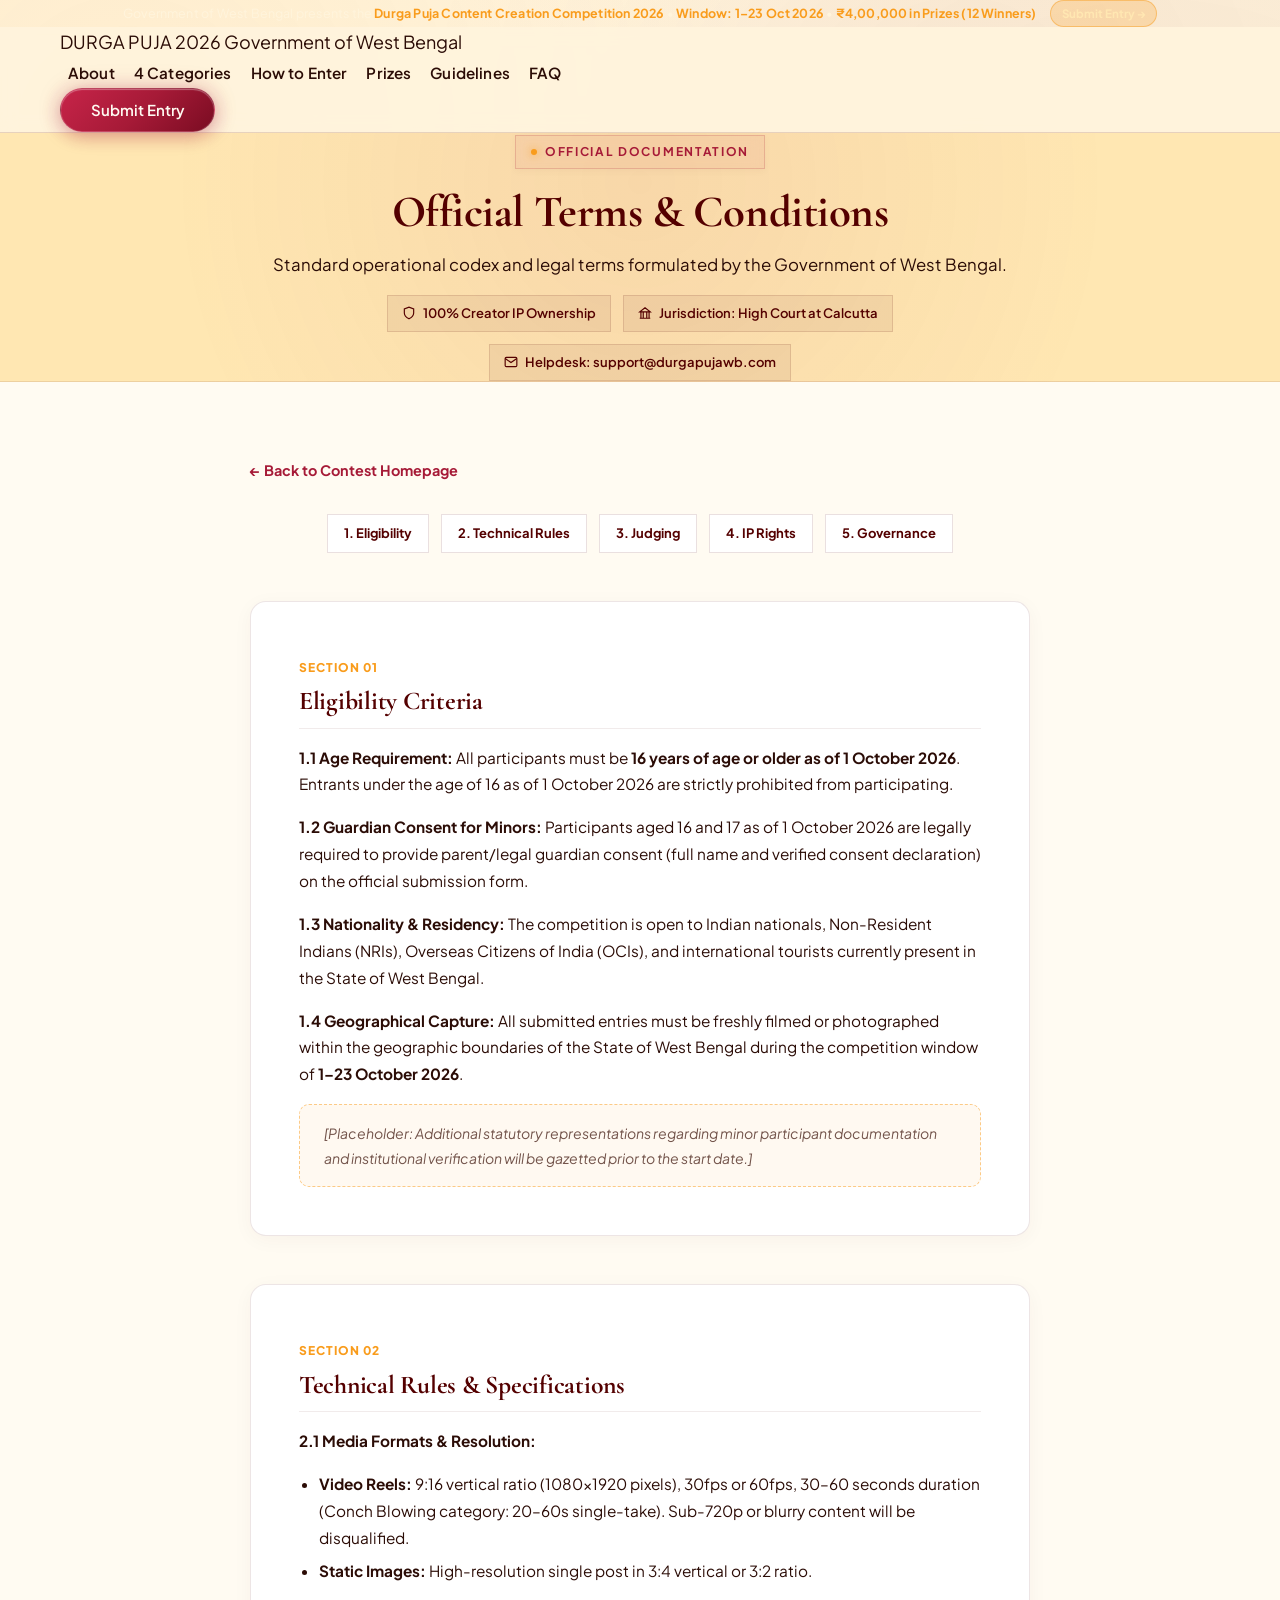
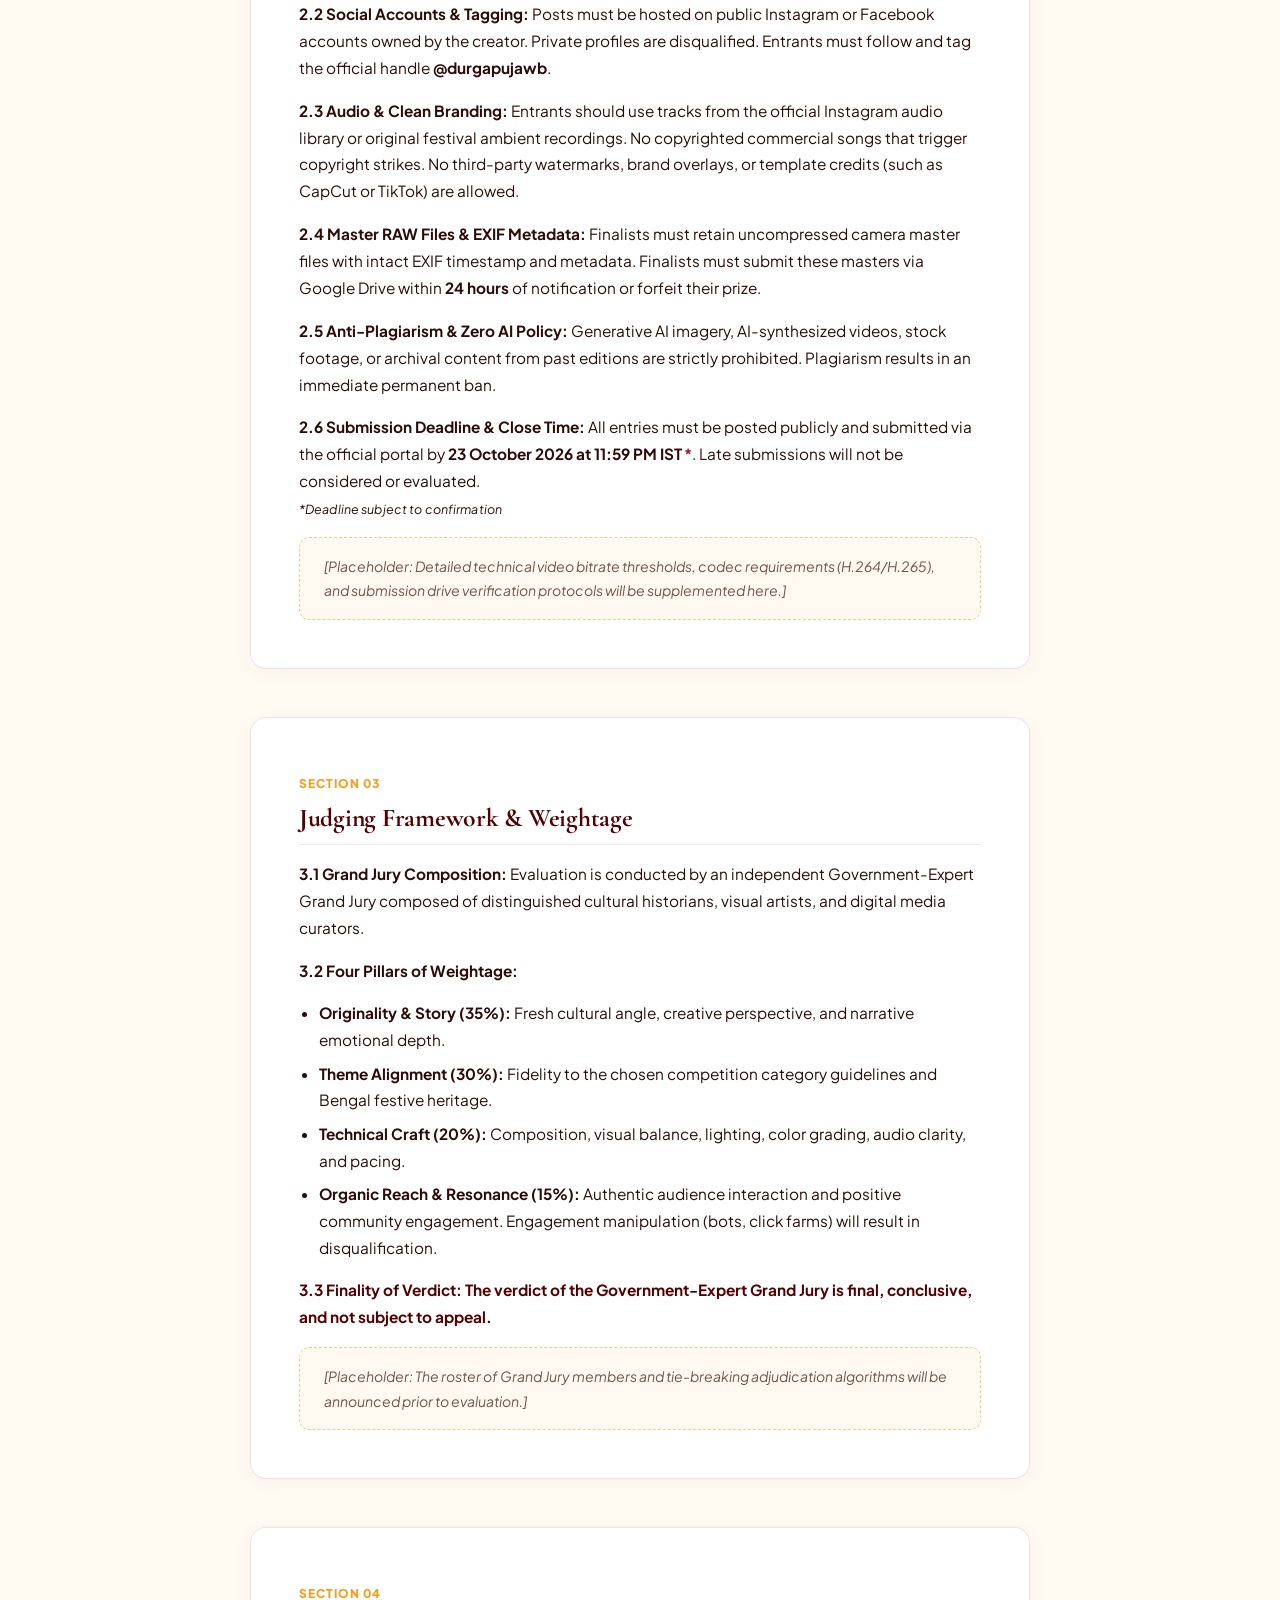
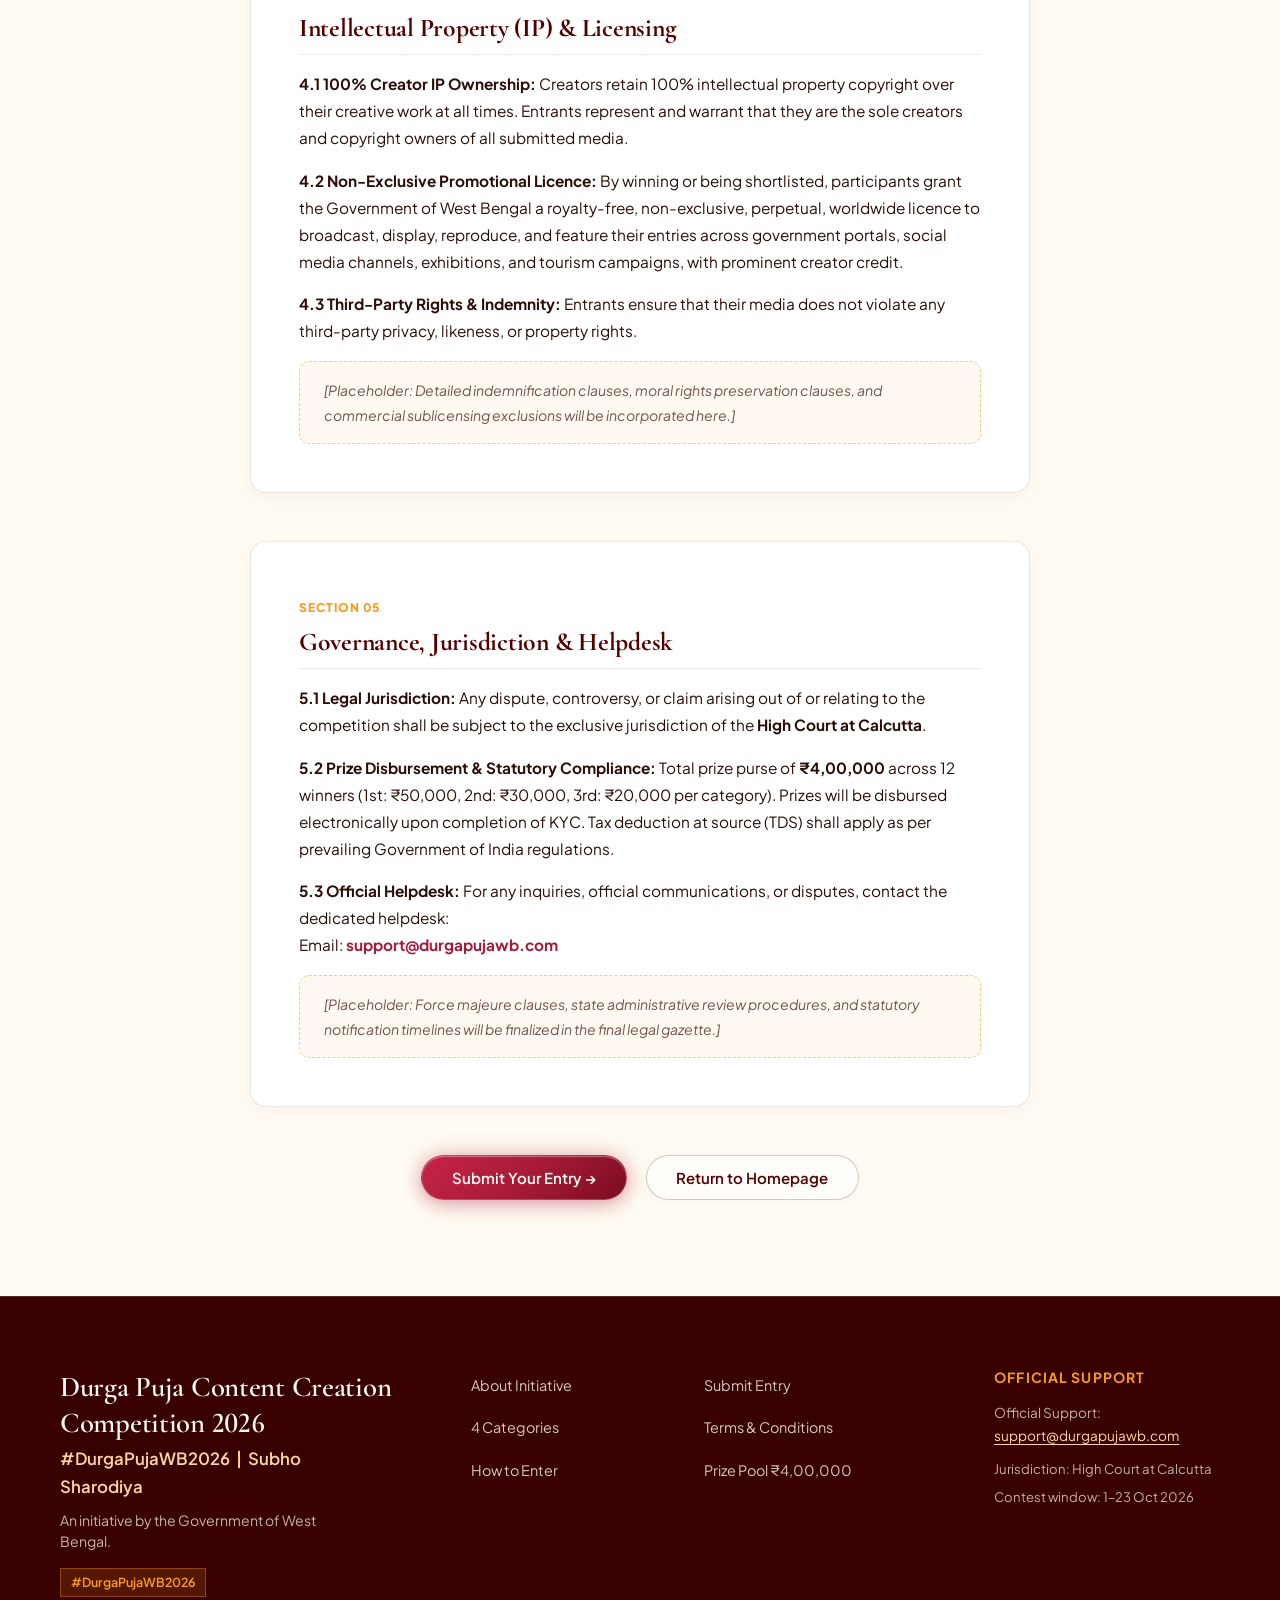
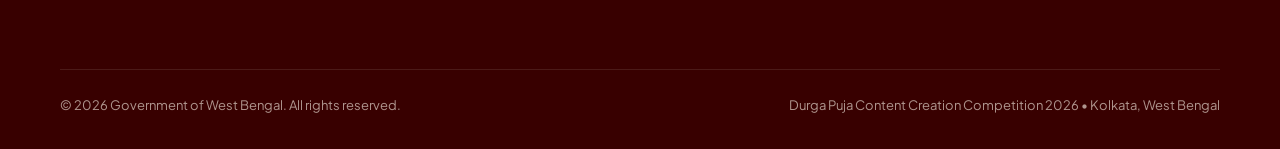
==== terms.html @ c492873a "Update Durga Puja 2026 website with final content, clean UI, official branding, and favicons" ====
<!DOCTYPE html>
<html lang="en">
<head>
  <meta charset="UTF-8">
  <meta name="viewport" content="width=device-width, initial-scale=1.0">
  <title>Terms &amp; Conditions | Durga Puja Content Creation Competition 2026</title>

  <!-- Official Favicon -->
  <link rel="icon" type="image/png" sizes="64x64" href="favicon.png">
  <link rel="icon" type="image/x-icon" href="favicon.ico">
  <link rel="icon" type="image/png" href="assets/images/logo.png">
  <link rel="apple-touch-icon" href="assets/images/logo.png">

  <meta name="description" content="Official Competition Terms, Conditions, IP Governance and Technical Guidelines for the Durga Puja Content Creation Competition 2026 presented by the Government of West Bengal.">
  <meta name="keywords" content="Durga Puja 2026, Terms and Conditions, Competition Rules, IP Rights, High Court at Calcutta, Govt of West Bengal">

  <!-- Open Graph / Facebook -->
  <meta property="og:type" content="article">
  <meta property="og:site_name" content="Durga Puja Content Creation Competition 2026">
  <meta property="og:title" content="Terms &amp; Conditions — Durga Puja Content Creation Competition 2026">
  <meta property="og:description" content="Official Competition Terms, Eligibility, Technical Rules, and IP Governance for the Durga Puja Content Creation Competition 2026 presented by the Government of West Bengal.">
  <meta property="og:image" content="assets/images/logo.png">

  <!-- Twitter Card -->
  <meta name="twitter:card" content="summary">
  <meta name="twitter:title" content="Terms &amp; Conditions — Durga Puja Content Creation Competition 2026">
  <meta name="twitter:description" content="Official Competition Terms, Eligibility, Technical Rules, and IP Governance for the Durga Puja Content Creation Competition 2026.">
  <meta name="twitter:image" content="assets/images/logo.png">

  <meta name="theme-color" content="#540000">

  <!-- Stylesheets -->
  <link rel="stylesheet" href="css/design-tokens.css">
  <link rel="stylesheet" href="css/styles.css">

  <style>
    .terms-page-hero {
      background: radial-gradient(circle at 50% 20%, rgba(166, 26, 55, 0.08) 0%, transparent 70%), var(--chandan-cream);
      padding: calc(var(--header-height) + var(--space-3xl)) 0 var(--space-2xl) 0;
      border-bottom: 1px solid rgba(84, 0, 0, 0.1);
      text-align: center;
    }
    .terms-page-body {
      background-color: var(--warm-off-white);
      padding: var(--space-3xl) 0 var(--space-4xl) 0;
    }
    .terms-quick-nav {
      display: flex;
      flex-wrap: wrap;
      justify-content: center;
      gap: 0.5rem 0.75rem;
      margin: var(--space-md) 0 var(--space-2xl) 0;
    }
    .terms-quick-nav a {
      padding: 0.45rem 1rem;
      border-radius: var(--radius-full);
      background: #ffffff;
      border: 1px solid rgba(84, 0, 0, 0.12);
      color: var(--oxblood-dark);
      font-weight: 700;
      font-size: 0.8125rem;
      text-decoration: none;
      transition: all var(--transition-fast);
    }
    .terms-quick-nav a:hover {
      background: var(--oxblood-dark);
      color: #ffffff;
      border-color: var(--oxblood-dark);
    }
    .terms-article-card {
      background: #ffffff;
      border: 1.5px solid rgba(84, 0, 0, 0.1);
      border-radius: var(--radius-xl);
      padding: var(--space-2xl);
      margin-bottom: var(--space-2xl);
      box-shadow: 0 4px 20px rgba(84, 0, 0, 0.04);
      transition: border-color var(--transition-fast), box-shadow var(--transition-fast);
      scroll-margin-top: calc(var(--header-height) + var(--space-xl));
    }
    .terms-article-card:hover {
      border-color: rgba(249, 156, 28, 0.4);
      box-shadow: 0 8px 28px rgba(84, 0, 0, 0.07);
    }
    .terms-article-num {
      display: inline-block;
      font-size: 0.75rem;
      font-weight: 800;
      letter-spacing: 0.08em;
      text-transform: uppercase;
      color: var(--saffron-orange);
      margin-bottom: var(--space-xs);
    }
    .terms-article-title {
      font-family: var(--font-editorial);
      font-size: 1.6rem;
      font-weight: 700;
      color: var(--oxblood-dark);
      margin-bottom: var(--space-md);
      border-bottom: 1px solid rgba(84, 0, 0, 0.08);
      padding-bottom: var(--space-sm);
    }
    .terms-article-text {
      font-size: 0.96rem;
      line-height: 1.75;
      color: var(--text-dark);
    }
    .terms-article-text p {
      margin-bottom: var(--space-md);
    }
    .terms-article-text p:last-child {
      margin-bottom: 0;
    }
    .terms-article-text ul {
      margin: var(--space-sm) 0 var(--space-md) 1.25rem;
      padding: 0;
    }
    .terms-article-text li {
      margin-bottom: 0.4rem;
    }
    .terms-placeholder-box {
      background: rgba(249, 156, 28, 0.06);
      border: 1px dashed rgba(249, 156, 28, 0.5);
      border-radius: var(--radius-md);
      padding: var(--space-md) var(--space-lg);
      margin-top: var(--space-md);
      font-size: 0.88rem;
      color: var(--muted-text);
      font-style: italic;
    }
    .terms-summary-pill-row {
      display: flex;
      flex-wrap: wrap;
      justify-content: center;
      gap: var(--space-sm);
      margin-top: var(--space-md);
    }
    .terms-summary-pill {
      display: inline-flex;
      align-items: center;
      gap: 0.4rem;
      padding: 0.4rem 0.9rem;
      background: rgba(84, 0, 0, 0.06);
      border: 1px solid rgba(84, 0, 0, 0.12);
      border-radius: var(--radius-full);
      font-size: 0.8125rem;
      font-weight: 600;
      color: var(--oxblood-dark);
    }
    .terms-nav-back {
      display: inline-flex;
      align-items: center;
      gap: 0.4rem;
      margin-bottom: var(--space-md);
      font-weight: 700;
      font-size: 0.9rem;
      color: var(--alta-crimson);
      text-decoration: none;
      transition: color var(--transition-fast);
    }
    .terms-nav-back:hover {
      color: var(--saffron-orange);
    }
  </style>
</head>
<body>

  <!-- Top Announcement Bar -->
  <div class="announcement-bar" id="announcement-bar">
    <div class="container announcement-inner">
      <span class="announcement-text" id="announcement-bar-text">
        Government of West Bengal presents the Durga Puja Content Creation Competition 2026 &bull; Window: 1&ndash;23 Oct 2026 &bull; &#8377;4,00,000 in Prizes (12 Winners)
      </span>
      <a href="index.html#submit" class="announcement-cta">Submit Entry &rarr;</a>
    </div>
  </div>

  <!-- Header -->
  <header class="site-header" id="site-header">
    <div class="container header-container">
      <a href="index.html" class="brand-link" aria-label="Return to Homepage">
        <span class="brand-title">DURGA PUJA 2026</span>
        <span class="brand-subtitle">Government of West Bengal</span>
      </a>

      <nav class="nav-desktop">
        <a href="index.html#about" class="nav-link">About</a>
        <a href="index.html#categories" class="nav-link">4 Categories</a>
        <a href="index.html#how-to-participate" class="nav-link">How to Enter</a>
        <a href="index.html#prizes" class="nav-link">Prizes</a>
        <a href="index.html#rules" class="nav-link">Guidelines</a>
        <a href="index.html#faq" class="nav-link">FAQ</a>
      </nav>

      <div class="header-actions">
        <a href="index.html#submit" class="btn btn-primary header-submit-btn">Submit Entry</a>
      </div>
    </div>
  </header>

  <!-- Hero Section -->
  <section class="terms-page-hero">
    <div class="container" style="max-width: 860px;">
      <span class="eyebrow" style="color: var(--alta-crimson);">OFFICIAL DOCUMENTATION</span>
      <h1 style="font-family: var(--font-editorial); color: var(--oxblood-dark); font-size: clamp(2rem, 4vw, 2.8rem); margin-top: 0.35rem; line-height: 1.2;">
        Official Terms &amp; Conditions
      </h1>
      <p style="color: var(--text-dark); font-size: 1.05rem; margin-top: var(--space-sm); line-height: 1.6;">
        Standard operational codex and legal terms formulated by the Government of West Bengal.
      </p>

      <div class="terms-summary-pill-row">
        <span class="terms-summary-pill">
          <svg width="14" height="14" viewBox="0 0 24 24" fill="none" stroke="currentColor" stroke-width="2"><path d="M12 22s8-4 8-10V5l-8-3-8 3v7c0 6 8 10 8 10z"/></svg>
          100% Creator IP Ownership
        </span>
        <span class="terms-summary-pill">
          <svg width="14" height="14" viewBox="0 0 24 24" fill="none" stroke="currentColor" stroke-width="2"><path d="M3 21h18M3 10h18M5 10v11M19 10v11M9 10v11M15 10v11M12 3l9 7H3z"/></svg>
          Jurisdiction: High Court at Calcutta
        </span>
        <span class="terms-summary-pill">
          <svg width="14" height="14" viewBox="0 0 24 24" fill="none" stroke="currentColor" stroke-width="2"><path d="M4 4h16c1.1 0 2 .9 2 2v12c0 1.1-.9 2-2 2H4c-1.1 0-2-.9-2-2V6c0-1.1.9-2 2-2z"/><polyline points="22,6 12,13 2,6"/></svg>
          Helpdesk: support@durgapujawb.com
        </span>
      </div>
    </div>
  </section>

  <!-- Body Content -->
  <main class="terms-page-body">
    <div class="container" style="max-width: 860px;">
      
      <a href="index.html#rules" class="terms-nav-back">
        &larr; Back to Contest Homepage
      </a>

      <!-- Quick Anchor Navigation -->
      <nav class="terms-quick-nav" aria-label="Terms sections navigation">
        <a href="#eligibility">1. Eligibility</a>
        <a href="#technical-rules">2. Technical Rules</a>
        <a href="#judging">3. Judging</a>
        <a href="#ip">4. IP Rights</a>
        <a href="#governance">5. Governance</a>
      </nav>

      <!-- SECTION 1: ELIGIBILITY -->
      <article class="terms-article-card" id="eligibility">
        <span class="terms-article-num">Section 01</span>
        <h2 class="terms-article-title">Eligibility Criteria</h2>
        <div class="terms-article-text">
          <p>
            <strong>1.1 Age Requirement:</strong> All participants must be <strong>16 years of age or older as of 1 October 2026</strong>. Entrants under the age of 16 as of 1 October 2026 are strictly prohibited from participating.
          </p>
          <p>
            <strong>1.2 Guardian Consent for Minors:</strong> Participants aged 16 and 17 as of 1 October 2026 are legally required to provide parent/legal guardian consent (full name and verified consent declaration) on the official submission form.
          </p>
          <p>
            <strong>1.3 Nationality &amp; Residency:</strong> The competition is open to Indian nationals, Non-Resident Indians (NRIs), Overseas Citizens of India (OCIs), and international tourists currently present in the State of West Bengal.
          </p>
          <p>
            <strong>1.4 Geographical Capture:</strong> All submitted entries must be freshly filmed or photographed within the geographic boundaries of the State of West Bengal during the competition window of <strong>1&ndash;23 October 2026</strong>.
          </p>
          <div class="terms-placeholder-box">
            [Placeholder: Additional statutory representations regarding minor participant documentation and institutional verification will be gazetted prior to the start date.]
          </div>
        </div>
      </article>

      <!-- SECTION 2: TECHNICAL RULES -->
      <article class="terms-article-card" id="technical-rules">
        <span class="terms-article-num">Section 02</span>
        <h2 class="terms-article-title">Technical Rules &amp; Specifications</h2>
        <div class="terms-article-text">
          <p>
            <strong>2.1 Media Formats &amp; Resolution:</strong>
          </p>
          <ul>
            <li><strong>Video Reels:</strong> 9:16 vertical ratio (1080&times;1920 pixels), 30fps or 60fps, 30&ndash;60 seconds duration (Conch Blowing category: 20&ndash;60s single-take). Sub-720p or blurry content will be disqualified.</li>
            <li><strong>Static Images:</strong> High-resolution single post in 3:4 vertical or 3:2 ratio.</li>
          </ul>
          <p>
            <strong>2.2 Social Accounts &amp; Tagging:</strong> Posts must be hosted on public Instagram or Facebook accounts owned by the creator. Private profiles are disqualified. Entrants must follow and tag the official handle <strong>&commat;durgapujawb</strong>.
          </p>
          <p>
            <strong>2.3 Audio &amp; Clean Branding:</strong> Entrants should use tracks from the official Instagram audio library or original festival ambient recordings. No copyrighted commercial songs that trigger copyright strikes. No third-party watermarks, brand overlays, or template credits (such as CapCut or TikTok) are allowed.
          </p>
          <p>
            <strong>2.4 Master RAW Files &amp; EXIF Metadata:</strong> Finalists must retain uncompressed camera master files with intact EXIF timestamp and metadata. Finalists must submit these masters via Google Drive within <strong>24 hours</strong> of notification or forfeit their prize.
          </p>
          <p>
            <strong>2.5 Anti-Plagiarism &amp; Zero AI Policy:</strong> Generative AI imagery, AI-synthesized videos, stock footage, or archival content from past editions are strictly prohibited. Plagiarism results in an immediate permanent ban.
          </p>
          <p>
            <strong>2.6 Submission Deadline &amp; Close Time:</strong> All entries must be posted publicly and submitted via the official portal by <strong>23 October 2026 at 11:59 PM IST</strong><span class="deadline-footnote-star">*</span>. Late submissions will not be considered or evaluated.
            <br>
            <small class="deadline-footnote" data-closetime-footnote>*Deadline subject to confirmation</small>
          </p>
          <div class="terms-placeholder-box">
            [Placeholder: Detailed technical video bitrate thresholds, codec requirements (H.264/H.265), and submission drive verification protocols will be supplemented here.]
          </div>
        </div>
      </article>

      <!-- SECTION 3: JUDGING -->
      <article class="terms-article-card" id="judging">
        <span class="terms-article-num">Section 03</span>
        <h2 class="terms-article-title">Judging Framework &amp; Weightage</h2>
        <div class="terms-article-text">
          <p>
            <strong>3.1 Grand Jury Composition:</strong> Evaluation is conducted by an independent Government-Expert Grand Jury composed of distinguished cultural historians, visual artists, and digital media curators.
          </p>
          <p>
            <strong>3.2 Four Pillars of Weightage:</strong>
          </p>
          <ul>
            <li><strong>Originality &amp; Story (35%):</strong> Fresh cultural angle, creative perspective, and narrative emotional depth.</li>
            <li><strong>Theme Alignment (30%):</strong> Fidelity to the chosen competition category guidelines and Bengal festive heritage.</li>
            <li><strong>Technical Craft (20%):</strong> Composition, visual balance, lighting, color grading, audio clarity, and pacing.</li>
            <li><strong>Organic Reach &amp; Resonance (15%):</strong> Authentic audience interaction and positive community engagement. Engagement manipulation (bots, click farms) will result in disqualification.</li>
          </ul>
          <p style="font-weight: 700; color: var(--oxblood-dark);">
            <strong>3.3 Finality of Verdict:</strong> The verdict of the Government-Expert Grand Jury is final, conclusive, and not subject to appeal.
          </p>
          <div class="terms-placeholder-box">
            [Placeholder: The roster of Grand Jury members and tie-breaking adjudication algorithms will be announced prior to evaluation.]
          </div>
        </div>
      </article>

      <!-- SECTION 4: IP -->
      <article class="terms-article-card" id="ip">
        <span class="terms-article-num">Section 04</span>
        <h2 class="terms-article-title">Intellectual Property (IP) &amp; Licensing</h2>
        <div class="terms-article-text">
          <p>
            <strong>4.1 100% Creator IP Ownership:</strong> Creators retain 100% intellectual property copyright over their creative work at all times. Entrants represent and warrant that they are the sole creators and copyright owners of all submitted media.
          </p>
          <p>
            <strong>4.2 Non-Exclusive Promotional Licence:</strong> By winning or being shortlisted, participants grant the Government of West Bengal a royalty-free, non-exclusive, perpetual, worldwide licence to broadcast, display, reproduce, and feature their entries across government portals, social media channels, exhibitions, and tourism campaigns, with prominent creator credit.
          </p>
          <p>
            <strong>4.3 Third-Party Rights &amp; Indemnity:</strong> Entrants ensure that their media does not violate any third-party privacy, likeness, or property rights.
          </p>
          <div class="terms-placeholder-box">
            [Placeholder: Detailed indemnification clauses, moral rights preservation clauses, and commercial sublicensing exclusions will be incorporated here.]
          </div>
        </div>
      </article>

      <!-- SECTION 5: GOVERNANCE -->
      <article class="terms-article-card" id="governance">
        <span class="terms-article-num">Section 05</span>
        <h2 class="terms-article-title">Governance, Jurisdiction &amp; Helpdesk</h2>
        <div class="terms-article-text">
          <p>
            <strong>5.1 Legal Jurisdiction:</strong> Any dispute, controversy, or claim arising out of or relating to the competition shall be subject to the exclusive jurisdiction of the <strong>High Court at Calcutta</strong>.
          </p>
          <p>
            <strong>5.2 Prize Disbursement &amp; Statutory Compliance:</strong> Total prize purse of <strong>&#8377;4,00,000</strong> across 12 winners (1st: &#8377;50,000, 2nd: &#8377;30,000, 3rd: &#8377;20,000 per category). Prizes will be disbursed electronically upon completion of KYC. Tax deduction at source (TDS) shall apply as per prevailing Government of India regulations.
          </p>
          <p>
            <strong>5.3 Official Helpdesk:</strong> For any inquiries, official communications, or disputes, contact the dedicated helpdesk:
            <br>
            Email: <a href="mailto:support@durgapujawb.com" style="color: var(--alta-crimson); font-weight: 700;">support@durgapujawb.com</a>
          </p>
          <div class="terms-placeholder-box">
            [Placeholder: Force majeure clauses, state administrative review procedures, and statutory notification timelines will be finalized in the final legal gazette.]
          </div>
        </div>
      </article>

      <!-- Bottom CTAs -->
      <div style="text-align: center; margin-top: var(--space-2xl);">
        <a href="index.html#submit" class="btn btn-primary" style="margin-right: var(--space-md);">
          Submit Your Entry &rarr;
        </a>
        <a href="index.html" class="btn btn-outline">
          Return to Homepage
        </a>
      </div>

    </div>
  </main>

  <!-- Footer -->
  <footer class="site-footer">
    <div class="container">
      <div class="footer-top">
        <div class="footer-brand">
          <h3 data-config="contest.officialName">DURGA PUJA 2026</h3>
          <p class="footer-tagline">#DurgaPujaWB2026 &nbsp;|&nbsp; Subho Sharodiya</p>
          <p class="footer-desc">
            An initiative by the Government of West Bengal.
          </p>
          <div class="footer-hashtags" data-hashtags-container>
            <span class="hashtag-chip">#DurgaPujaWB2026</span>
          </div>
        </div>
        <div class="footer-nav">
          <ul class="footer-nav-list">
            <li><a href="index.html#about" class="footer-nav-link">About Initiative</a></li>
            <li><a href="index.html#categories" class="footer-nav-link">4 Categories</a></li>
            <li><a href="index.html#how-to-participate" class="footer-nav-link">How to Enter</a></li>
          </ul>
          <ul class="footer-nav-list">
            <li><a href="index.html#submit" class="footer-nav-link">Submit Entry</a></li>
            <li><a href="terms.html" class="footer-nav-link">Terms &amp; Conditions</a></li>
            <li><a href="index.html#prizes" class="footer-nav-link">Prize Pool &#8377;4,00,000</a></li>
          </ul>
        </div>
        <div class="footer-social">
          <h4>Official Support</h4>
          <p class="footer-contact">
            Official Support: <a href="mailto:support@durgapujawb.com" data-config="contest.helpdesk">support&commat;durgapujawb.com</a>
          </p>
          <p class="footer-jurisdiction" style="font-size: 0.82rem; color: rgba(255,249,237,0.7); line-height: 1.5; margin-bottom: var(--space-xs);">
            Jurisdiction: <span data-config="contest.jurisdiction">High Court at Calcutta</span>
          </p>
          <p class="footer-window" style="font-size: 0.82rem; color: rgba(255,249,237,0.7); line-height: 1.5; margin-bottom: var(--space-md);">
            Contest window: <span data-config="contest.windowLabel">1&ndash;23 Oct 2026</span>
          </p>
        </div>
      </div>
      <div class="footer-bottom">
        <div>&copy; 2026 Government of West Bengal. All rights reserved.</div>
        <div>Durga Puja Content Creation Competition 2026 &bull; Kolkata, West Bengal</div>
      </div>
    </div>
  </footer>

  <script src="js/contest-config.js"></script>
  <script src="js/main.js"></script>
</body>
</html>
---- css/design-tokens.css ----
/* ==========================================================================
   DURGA PUJA CONTENT CREATION COMPETITION 2026 - DESIGN SYSTEM & TOKENS
   Campaign: 10 Hands. 10 Powers. One Bengal. (Category 1 Theme)
   ========================================================================== */

:root {
  /* ==========================================================================
     THE 5-COLOR BENGAL CULTURAL PALETTE
     004215 (Bilva Green) | 540000 (Oxblood) | A61A37 (Alta Red) 
     f99c1c (Marigold)    | ffe7b2 (Chandan Cream)
     ========================================================================== */
  --forest-green: #004215;         /* Bilva Patra / Dhani Sacred Green */
  --oxblood-dark: #540000;         /* Imperial Oxblood / Heritage Maroon */
  --alta-crimson: #A61A37;         /* Radiant Alta / Sindoor Scarlet */
  --marigold-amber: #f99c1c;       /* Festive Marigold / Aarti Fire Amber */
  --chandan-cream: #ffe7b2;        /* Silk Chandan Sandalwood / Luminous Ivory */

  /* Semantic Theme Mappings */
  --primary-burgundy: #540000;     /* Deep oxblood anchor for typography and structures */
  --deep-burgundy: #380000;        /* Nocturnal oxblood for footer and dark stages */
  --alta-red: #A61A37;             /* Primary vibrant action color */
  --saffron-orange: #f99c1c;       /* Radiant festive amber */
  --bilva-green: #004215;          /* Sacred ecological and prestige green */
  --soft-cream: #FFF4DC;           /* Luminous soft sandalwood tint for body reading */
  --cream-base: #ffe7b2;           /* Pure silk chandan token */
  --warm-off-white: #FFFBF2;       /* High-clarity silk card surface */
  --soft-blush: #F9EBE0;           /* Subtle warm terracotta highlight tint */
  --text-dark: #2B0C06;            /* Deepest oxblood-charcoal for crisp readability */
  --muted-text: #73544B;           /* Warm earth tone for secondary body text */
  --border-color: rgba(84, 0, 0, 0.14); /* Refined oxblood hair-line border */
  --border-gold: rgba(249, 156, 28, 0.35); /* Festive marigold accent border */

  /* Saffron, Alta, Green & Oxblood Accents */
  --saffron-light: rgba(249, 156, 28, 0.14);
  --saffron-glow: rgba(249, 156, 28, 0.35);
  --alta-light: rgba(166, 26, 55, 0.12);
  --alta-glow: rgba(166, 26, 55, 0.32);
  --green-light: rgba(0, 66, 21, 0.12);
  --green-glow: rgba(0, 66, 21, 0.32);
  --burgundy-tint: rgba(84, 0, 0, 0.08);
  --burgundy-glow: rgba(84, 0, 0, 0.3);

  /* Typography Stacks */
  --font-editorial: 'Cormorant Garamond', 'Cinzel', 'Playfair Display', Georgia, serif;
  --font-sans: 'Plus Jakarta Sans', 'Inter', -apple-system, BlinkMacSystemFont, 'Segoe UI', Roboto, sans-serif;
  --font-bengali: 'Noto Serif Bengali', 'Anek Bangla', 'Cormorant Garamond', serif;

  /* Fluid Typography Scale */
  --text-h1: clamp(2.5rem, 5vw + 1rem, 5.25rem); /* 40px mobile -> 84px desktop */
  --text-h2: clamp(2rem, 3.2vw + 0.8rem, 3.375rem); /* 32px mobile -> 54px desktop */
  --text-h3: clamp(1.375rem, 1.8vw + 0.6rem, 1.875rem); /* 22px -> 30px */
  --text-h4: clamp(1.125rem, 1.2vw + 0.5rem, 1.375rem);
  --text-body: clamp(1rem, 0.35vw + 0.9rem, 1.125rem); /* 16px -> 18px */
  --text-body-sm: 0.9375rem; /* 15px */
  --text-caption: 0.8125rem; /* 13px */
  --text-badge: 0.6875rem; /* 11px */

  /* Spacing Scale */
  --space-2xs: 0.25rem; /* 4px */
  --space-xs: 0.5rem;   /* 8px */
  --space-sm: 0.75rem;  /* 12px */
  --space-md: 1rem;     /* 16px */
  --space-lg: 1.5rem;   /* 24px */
  --space-xl: 2rem;     /* 32px */
  --space-2xl: 3rem;    /* 48px */
  --space-3xl: 4.5rem;  /* 72px */
  --space-4xl: 6rem;    /* 96px */

  /* Layout */
  --container-max: 1240px;
  --container-narrow: 860px;
  --gutter: clamp(1rem, 4vw, 2.5rem);

  /* Radius (max 16px for cards as constrained, pill for buttons) */
  --radius-sm: 6px;
  --radius-md: 10px;
  --radius-lg: 14px;
  --radius-xl: 16px;
  --radius-pill: 9999px;

  /* Elevation, Ambient Glow & Radiant Light Tokens */
  --shadow-subtle: 0 4px 20px rgba(84, 0, 0, 0.05);
  --shadow-card: 0 8px 30px rgba(84, 0, 0, 0.08);
  --shadow-elevated: 0 16px 40px rgba(84, 0, 0, 0.14);
  --shadow-glow-saffron: 0 0 28px rgba(249, 156, 28, 0.3);
  
  --glow-saffron-sm: 0 0 16px rgba(249, 156, 28, 0.38);
  --glow-saffron-md: 0 4px 24px rgba(249, 156, 28, 0.45), 0 0 40px rgba(249, 156, 28, 0.22);
  --glow-saffron-lg: 0 8px 36px rgba(249, 156, 28, 0.55), 0 0 60px rgba(249, 156, 28, 0.3);
  --glow-alta-sm: 0 4px 18px rgba(166, 26, 55, 0.32);
  --glow-alta-md: 0 8px 30px rgba(166, 26, 55, 0.42), 0 0 35px rgba(166, 26, 55, 0.25);
  --glow-green-sm: 0 4px 18px rgba(0, 66, 21, 0.32);
  --glow-green-md: 0 8px 28px rgba(0, 66, 21, 0.42), 0 0 35px rgba(0, 66, 21, 0.2);
  --glow-burgundy-sm: 0 4px 20px rgba(84, 0, 0, 0.25);
  --glow-burgundy-md: 0 8px 32px rgba(84, 0, 0, 0.35), 0 0 35px rgba(84, 0, 0, 0.25);
  --glow-ambient-gold: 0 0 40px rgba(249, 156, 28, 0.28);

  /* Luminous Button Gradients (No flat solid fills) */
  --grad-alta-btn: linear-gradient(135deg, #c72449 0%, #A61A37 52%, #7a0c22 100%);
  --grad-alta-hover: linear-gradient(135deg, #db335a 0%, #b81c3e 52%, #8e1029 100%);
  --grad-burgundy-btn: linear-gradient(135deg, #A61A37 0%, #7a0c22 52%, #540000 100%);
  --grad-burgundy-hover: linear-gradient(135deg, #bd2143 0%, #8f0e28 52%, #680000 100%);
  --grad-saffron-btn: linear-gradient(135deg, #ffb347 0%, #f99c1c 55%, #d67b04 100%);
  --grad-saffron-hover: linear-gradient(135deg, #ffc066 0%, #faaa38 55%, #e98705 100%);
  --grad-green-btn: linear-gradient(135deg, #0f692a 0%, #004215 55%, #002b0e 100%);
  --grad-green-hover: linear-gradient(135deg, #187d35 0%, #00541b 55%, #003611 100%);

  /* Specular Edge Highlights */
  --highlight-inner-top: inset 0 1px 1px rgba(255, 255, 255, 0.35);
  --highlight-glass: inset 0 1px 0 rgba(255, 255, 255, 0.7);

  /* Motion Timing */
  --transition-fast: 0.2s cubic-bezier(0.16, 1, 0.3, 1);
  --transition-smooth: 0.35s cubic-bezier(0.16, 1, 0.3, 1);
  --transition-slow: 0.6s cubic-bezier(0.16, 1, 0.3, 1);
  --ease-cultural: cubic-bezier(0.25, 1, 0.5, 1);
}
---- css/styles.css ----
/* ==========================================================================
   DURGA PUJA CONTENT CREATION COMPETITION 2026 - MAIN STYLESHEET
   Government of West Bengal
   ========================================================================== */

@import url('design-tokens.css');
@import url('https://fonts.googleapis.com/css2?family=Cormorant+Garamond:ital,wght@0,400;0,500;0,600;0,700;1,400;1,600&family=Noto+Serif+Bengali:wght@400;600;700&family=Plus+Jakarta+Sans:wght@400;500;600;700&display=swap');

/* Reset & Base */
*, *::before, *::after {
  box-sizing: border-box;
  margin: 0;
  padding: 0;
}

html {
  scroll-behavior: smooth;
  font-size: 16px;
  -webkit-text-size-adjust: 100%;
}

/* Offset for sticky header so anchor navigation does not cover section titles */
section[id],
.section[id],
main > *[id],
[id="about"],
[id="categories"],
[id="challenges"],
[id="how-to-participate"],
[id="prizes"],
[id="rules"],
[id="faq"],
[id="submit"] {
  scroll-margin-top: clamp(74px, 10vh, 94px);
}

body {
  background-color: var(--soft-cream);
  color: var(--text-dark);
  font-family: var(--font-sans);
  font-size: var(--text-body);
  line-height: 1.7;
  overflow-x: hidden;
  position: relative;
  -webkit-font-smoothing: antialiased;
  -moz-osx-font-smoothing: grayscale;
}

/* Background Texture / Subtle Cultural Grid */
body::before {
  content: '';
  position: fixed;
  top: 0;
  left: 0;
  width: 100vw;
  height: 100vh;
  background-image: 
    radial-gradient(circle at 10% 15%, rgba(249, 156, 28, 0.08) 0%, transparent 45%),
    radial-gradient(circle at 90% 40%, rgba(84, 0, 0, 0.05) 0%, transparent 50%),
    radial-gradient(circle at 50% 85%, rgba(0, 66, 21, 0.05) 0%, transparent 55%),
    radial-gradient(circle at 75% 15%, rgba(166, 26, 55, 0.04) 0%, transparent 45%);
  pointer-events: none;
  z-index: -1;
}

/* Headings & Editorial Typography */
h1, h2, h3, h4, .font-editorial {
  font-family: var(--font-editorial);
  font-variant-numeric: lining-nums;
  font-feature-settings: "lnum" 1;
  color: var(--primary-burgundy);
  line-height: 1.15;
  font-weight: 600;
  letter-spacing: -0.01em;
}

h1 {
  font-size: var(--text-h1);
  font-weight: 700;
  line-height: 1.08;
}

h2 {
  font-size: var(--text-h2);
  margin-bottom: var(--space-md);
}

h3 {
  font-size: var(--text-h3);
  line-height: 1.25;
}

h4 {
  font-size: var(--text-h4);
}

p {
  margin-bottom: var(--space-md);
  color: var(--text-dark);
}

p.lead {
  font-size: 1.2rem;
  line-height: 1.6;
  color: var(--text-dark);
  font-weight: 400;
}

a {
  color: inherit;
  text-decoration: none;
  transition: color var(--transition-fast);
}

img {
  max-width: 100%;
  height: auto;
  display: block;
}

/* Container & Grid Utility */
.container {
  width: 100%;
  max-width: var(--container-max);
  margin-left: auto;
  margin-right: auto;
  padding-left: var(--gutter);
  padding-right: var(--gutter);
}

.container-narrow {
  max-width: var(--container-narrow);
}

.section {
  padding-top: var(--space-4xl);
  padding-bottom: var(--space-4xl);
  position: relative;
}

@media (max-width: 768px) {
  .section {
    padding-top: var(--space-3xl);
    padding-bottom: var(--space-3xl);
  }
}

/* Section Tag & Kicker - Redesigned to be ultra-clean, pill-shaped and elegant */
.eyebrow {
  display: inline-flex;
  align-items: center;
  justify-content: center;
  gap: 0.5rem;
  font-size: 0.75rem;
  font-weight: 700;
  text-transform: uppercase;
  letter-spacing: 0.14em;
  color: var(--alta-crimson);
  background: rgba(166, 26, 55, 0.05);
  border: 1px solid rgba(166, 26, 55, 0.18);
  padding: 0.35rem 0.95rem;
  border-radius: var(--radius-full);
  box-shadow: 0 2px 8px rgba(84, 0, 0, 0.04);
  margin-bottom: var(--space-sm);
  backdrop-filter: blur(6px);
  -webkit-backdrop-filter: blur(6px);
}

.eyebrow::before {
  content: '';
  display: inline-block;
  width: 6px;
  height: 6px;
  border-radius: 50%;
  background-color: var(--saffron-orange);
  box-shadow: 0 0 8px rgba(249, 156, 28, 0.8);
  flex-shrink: 0;
}

.eyebrow-burgundy {
  color: var(--oxblood-dark);
  background: rgba(84, 0, 0, 0.06);
  border-color: rgba(84, 0, 0, 0.16);
}
.eyebrow-burgundy::before {
  background-color: var(--alta-crimson);
  box-shadow: 0 0 8px rgba(166, 26, 55, 0.7);
}

.eyebrow-green {
  color: var(--forest-green);
  background: rgba(0, 66, 21, 0.06);
  border-color: rgba(0, 66, 21, 0.16);
}
.eyebrow-green::before {
  background-color: var(--forest-green);
  box-shadow: 0 0 8px rgba(0, 66, 21, 0.7);
}


/* Buttons */
.btn {
  display: inline-flex;
  align-items: center;
  justify-content: center;
  gap: var(--space-sm);
  padding: 0.85rem 1.85rem;
  font-family: var(--font-sans);
  font-size: var(--text-body-sm);
  font-weight: 600;
  border-radius: var(--radius-pill);
  border: 1px solid transparent;
  cursor: pointer;
  transition: transform var(--transition-fast), background-color var(--transition-fast), box-shadow var(--transition-fast), border-color var(--transition-fast);
  text-decoration: none;
  line-height: 1;
}

.btn:hover {
  transform: translateY(-2px);
}

.btn:active {
  transform: translateY(0);
}

.btn-primary {
  background: var(--grad-alta-btn);
  color: var(--warm-off-white);
  box-shadow: 0 4px 18px rgba(166, 26, 55, 0.32), 0 0 24px rgba(166, 26, 55, 0.18), var(--highlight-inner-top);
  border: 1px solid rgba(255, 255, 255, 0.18);
}

.btn-primary:hover {
  background: var(--grad-alta-hover);
  box-shadow: 0 8px 28px rgba(166, 26, 55, 0.45), 0 0 35px rgba(249, 156, 28, 0.28), var(--highlight-inner-top);
  color: #fff;
  transform: translateY(-2px);
}

.btn-saffron {
  background: var(--grad-saffron-btn);
  color: #fff;
  box-shadow: 0 4px 20px rgba(249, 156, 28, 0.38), 0 0 28px rgba(249, 156, 28, 0.22), var(--highlight-inner-top);
  border: 1px solid rgba(255, 255, 255, 0.25);
}

.btn-saffron:hover {
  background: var(--grad-saffron-hover);
  box-shadow: 0 8px 28px rgba(249, 156, 28, 0.52), 0 0 45px rgba(249, 156, 28, 0.35), var(--highlight-inner-top);
  transform: translateY(-2px);
}

.btn-green {
  background: var(--grad-green-btn);
  color: #fff;
  box-shadow: 0 4px 18px rgba(0, 66, 21, 0.35), 0 0 24px rgba(0, 66, 21, 0.18), var(--highlight-inner-top);
  border: 1px solid rgba(255, 255, 255, 0.2);
}

.btn-green:hover {
  background: var(--grad-green-hover);
  box-shadow: 0 8px 28px rgba(0, 66, 21, 0.48), 0 0 36px rgba(249, 156, 28, 0.25), var(--highlight-inner-top);
  color: #fff;
  transform: translateY(-2px);
}

.btn-outline {
  background: rgba(255, 255, 255, 0.5);
  backdrop-filter: blur(8px);
  -webkit-backdrop-filter: blur(8px);
  color: var(--oxblood-dark);
  border-color: rgba(84, 0, 0, 0.22);
  box-shadow: 0 2px 8px rgba(84, 0, 0, 0.04);
}

.btn-outline:hover {
  border-color: var(--oxblood-dark);
  background: rgba(255, 255, 255, 0.95);
  box-shadow: 0 6px 18px rgba(84, 0, 0, 0.12), 0 0 20px rgba(249, 156, 28, 0.18);
  color: var(--alta-crimson);
}

.btn-outline-light {
  background: rgba(255, 255, 255, 0.08);
  backdrop-filter: blur(8px);
  -webkit-backdrop-filter: blur(8px);
  color: var(--warm-off-white);
  border-color: rgba(255, 249, 237, 0.35);
  box-shadow: 0 0 16px rgba(255, 249, 237, 0.08);
}

.btn-outline-light:hover {
  border-color: var(--chandan-cream);
  background: rgba(255, 249, 237, 0.18);
  box-shadow: 0 0 28px rgba(249, 156, 28, 0.3);
  color: #fff;
}

/* ==========================================================================
   TOP ANNOUNCEMENT BAR (IMPERIAL OXBLOOD & MARIGOLD WITH GREEN ACCENT)
   ========================================================================== */
.top-announcement-bar {
  background: linear-gradient(90deg, #300000 0%, #4a0000 50%, #280000 100%);
  border-bottom: 1px solid rgba(249, 156, 28, 0.35);
  color: var(--chandan-cream);
  font-size: 0.78rem;
  padding: 0.32rem 0;
  position: relative;
  z-index: 1001;
  line-height: 1.3;
}

.announcement-inner {
  display: flex;
  align-items: center;
  justify-content: center;
  gap: 0.85rem;
  flex-wrap: nowrap;
  white-space: nowrap;
  text-align: center;
  overflow-x: auto;
  scrollbar-width: none;
}
.announcement-inner::-webkit-scrollbar {
  display: none;
}

.announcement-pill {
  display: inline-flex;
  align-items: center;
  gap: 0.35rem;
  background: rgba(249, 156, 28, 0.16);
  border: 1px solid rgba(249, 156, 28, 0.4);
  color: var(--marigold-amber);
  font-family: 'Anek Bangla', var(--font-bengali);
  font-weight: 700;
  font-size: 0.78rem;
  padding: 0.12rem 0.55rem;
  border-radius: var(--radius-pill);
  flex-shrink: 0;
}

.announcement-pill .pulse-dot {
  width: 6px;
  height: 6px;
  background-color: var(--forest-green);
  border-radius: 50%;
  box-shadow: 0 0 8px rgba(0, 66, 21, 0.8);
  animation: pulseDot 1.8s infinite;
  flex-shrink: 0;
}

@keyframes pulseDot {
  0%, 100% { transform: scale(1); opacity: 1; }
  50% { transform: scale(1.3); opacity: 0.6; }
}

.announcement-text {
  color: #fff4dc;
  letter-spacing: 0.015em;
  font-size: 0.78rem;
  white-space: nowrap;
}

.announcement-text strong {
  color: var(--marigold-amber);
  font-weight: 700;
}

.announcement-cta {
  display: inline-flex;
  align-items: center;
  gap: 0.3rem;
  color: var(--chandan-cream);
  font-weight: 700;
  font-size: 0.72rem;
  text-decoration: none;
  background: rgba(249, 156, 28, 0.22);
  border: 1px solid rgba(249, 156, 28, 0.45);
  padding: 0.16rem 0.65rem;
  border-radius: var(--radius-pill);
  white-space: nowrap;
  flex-shrink: 0;
  transition: all var(--transition-fast);
}

.announcement-cta:hover {
  background: var(--marigold-amber);
  color: var(--oxblood-dark);
  border-color: var(--marigold-amber);
  transform: translateY(-1px);
}

/* ==========================================================================
   NAVIGATION
   ========================================================================== */
.site-header {
  position: sticky;
  top: 0;
  width: 100%;
  z-index: 1000;
  background-color: rgba(255, 244, 220, 0.94);
  backdrop-filter: blur(8px);
  -webkit-backdrop-filter: blur(8px);
  border-bottom: 1px solid var(--border-color);
  transition: all var(--transition-fast);
}

.site-header.scrolled {
  box-shadow: 0 4px 20px rgba(84, 0, 0, 0.08);
}

.nav-inner {
  display: flex;
  align-items: center;
  justify-content: space-between;
  height: 96px;
}

.brand-logo {
  display: flex;
  align-items: center;
  text-decoration: none;
  transition: transform var(--transition-fast), filter var(--transition-fast);
}

.brand-logo:hover {
  transform: translateY(-1px);
  filter: drop-shadow(0 2px 10px rgba(249, 156, 28, 0.35));
}

.navbar-logo-img {
  height: 84px;
  width: auto;
  max-height: 88px;
  object-fit: contain;
  display: block;
  filter: drop-shadow(0 2px 5px rgba(84, 0, 0, 0.1));
}

@media (max-width: 768px) {
  .nav-inner {
    height: 80px;
  }
  .navbar-logo-img {
    height: 64px;
    max-height: 68px;
  }
}

.nav-links {
  display: flex;
  align-items: center;
  gap: clamp(1.2rem, 2.4vw, 2.75rem);
  list-style: none;
}

.nav-link {
  font-size: 0.95rem;
  font-weight: 600;
  letter-spacing: 0.01em;
  color: var(--text-dark);
  position: relative;
  padding: 0.5rem 0.5rem;
  white-space: nowrap;
}

.nav-link::after {
  content: '';
  position: absolute;
  bottom: 0;
  left: 0;
  width: 0;
  height: 2px;
  background-color: var(--alta-crimson);
  transition: width var(--transition-fast);
}

.nav-link:hover {
  color: var(--alta-crimson);
}

.nav-link:hover::after {
  width: 100%;
}

.nav-actions {
  display: flex;
  align-items: center;
  gap: var(--space-md);
  flex-shrink: 0;
}

.mobile-nav-toggle {
  display: none;
  background: none;
  border: none;
  cursor: pointer;
  padding: var(--space-xs);
  color: var(--oxblood-dark);
}

.mobile-menu-drawer {
  display: none;
  position: fixed;
  top: 74px;
  left: 0;
  width: 100%;
  min-height: calc(100dvh - 74px);
  background-color: var(--warm-off-white);
  border-bottom: 2px solid var(--primary-burgundy);
  padding: var(--space-xl) var(--gutter) calc(var(--space-3xl) + 72px);
  box-shadow: var(--shadow-card);
  z-index: 998;
  overflow-y: auto;
}

.mobile-menu-drawer.open {
  display: block;
}

.mobile-menu-links {
  list-style: none;
  display: flex;
  flex-direction: column;
  gap: var(--space-md);
  margin-bottom: var(--space-xl);
}

.mobile-menu-links a {
  font-family: var(--font-editorial);
  font-size: 1.35rem;
  font-weight: 600;
  color: var(--primary-burgundy);
  transition: color var(--transition-fast);
}

.mobile-menu-links a:hover {
  color: var(--alta-crimson);
}

@media (max-width: 990px) {
  .nav-links {
    display: none;
  }
  .mobile-nav-toggle {
    display: block;
  }
}

/* ==========================================================================
   HERO SECTION — EDITORIAL CULTURAL CAMPAIGN POSTER
   ========================================================================== */
.hero-section {
  width: 100%;
  min-height: calc(100vh - 85px);
  min-height: clamp(600px, 84vh, 850px);
  padding: clamp(1.5rem, 3vw, 2.5rem) 0;
  position: relative;
  overflow: hidden;
  display: flex;
  align-items: center;
  background-color: var(--soft-cream);
  background-image:
    radial-gradient(ellipse at 78% 42%, rgba(249, 156, 28, 0.08) 0%, transparent 58%),
    radial-gradient(ellipse at 20% 75%, rgba(84, 0, 0, 0.04) 0%, transparent 52%),
    radial-gradient(ellipse at 50% 20%, rgba(0, 66, 21, 0.035) 0%, transparent 45%),
    url("data:image/svg+xml,%3Csvg width='48' height='48' viewBox='0 0 30 30' xmlns='http://www.w3.org/2000/svg'%3E%3Cpath d='M15 0C6.716 0 0 6.716 0 15c8.284 0 15-6.716 15-15zM0 15c0 8.284 6.716 15 15 15 0-8.284-6.716-15-15-15zm30 0c0-8.284-6.716-15-15-15 0 8.284 6.716 15 15 15zm0 0c0 8.284-6.716 15-15 15 0-8.284 6.716-15 15-15z' fill='%23f99c1c' fill-opacity='0.045' fill-rule='evenodd'/%3E%3C/svg%3E");
}

/* Master Asymmetrical 2-Column Hero Stage */
.hero-stage {
  width: 100%;
  max-width: var(--container-max);
  margin: 0 auto;
  padding: 0 var(--gutter);
  position: relative;
  min-height: 570px;
  display: grid;
  grid-template-columns: 1.05fr 1fr;
  gap: var(--space-xl);
  align-items: center;
  z-index: 2;
}

@media (max-width: 1024px) {
  .hero-stage {
    grid-template-columns: 1fr;
    gap: var(--space-2xl);
    padding-top: var(--space-lg);
  }
}

/* ==========================================================================
   HERO RIGHT — 10-HANDS MANDALA
   ========================================================================== */
.visually-hidden {
  position: absolute;
  width: 1px;
  height: 1px;
  padding: 0;
  margin: -1px;
  overflow: hidden;
  clip: rect(0, 0, 0, 0);
  white-space: nowrap;
  border: 0;
}

.hero-powers-hub {
  position: relative;
  width: 100%;
  max-width: 560px;
  display: flex;
  flex-direction: column;
  align-items: center;
  margin: 0 auto;
}

.hub-mandala {
  position: relative;
  width: min(520px, 100%);
  aspect-ratio: 1;
}

.hub-cosmic-glow {
  position: absolute;
  inset: 8%;
  border-radius: 50%;
  background: radial-gradient(circle, rgba(249, 156, 28, 0.32) 0%, rgba(166, 26, 55, 0.16) 46%, transparent 72%);
  filter: blur(18px);
  pointer-events: none;
  z-index: 0;
}

.hub-aura-ring {
  position: absolute;
  border-radius: 50%;
  pointer-events: none;
  z-index: 1;
}

.hub-aura-ring.ring-outer {
  inset: 2%;
  border: 1px dashed rgba(249, 156, 28, 0.35);
  animation: slowHaloSpin 80s linear infinite;
}

.hub-orbit-track {
  position: absolute;
  inset: 11%;
  border-radius: 50%;
  border: 1.5px solid rgba(84, 0, 0, 0.14);
  box-shadow: 0 0 0 10px rgba(249, 156, 28, 0.05);
  pointer-events: none;
  z-index: 1;
}

.hub-aura-ring.ring-inner {
  inset: 28%;
  border: 1px dashed rgba(166, 26, 55, 0.22);
  animation: slowHaloSpin 50s linear infinite reverse;
}

.hub-spoke-svg {
  position: absolute;
  inset: 0;
  width: 100%;
  height: 100%;
  pointer-events: none;
  z-index: 1;
}

.hub-ray-rotator {
  position: absolute;
  inset: 0;
  z-index: 2;
  pointer-events: none;
  transition: transform 0.7s cubic-bezier(0.22, 1, 0.36, 1);
}

.hub-active-ray {
  position: absolute;
  left: 50%;
  top: 12%;
  bottom: 50%;
  width: 2px;
  transform: translateX(-50%);
  background: linear-gradient(to top, rgba(249, 156, 28, 0.05), rgba(249, 156, 28, 0.95));
  box-shadow: 0 0 14px rgba(249, 156, 28, 0.6);
  border-radius: 2px;
}

.hub-bindu {
  position: absolute;
  top: 50%;
  left: 50%;
  z-index: 5;
  width: 214px;
  height: 214px;
  transform: translate(-50%, -50%);
  border-radius: 50%;
  background:
    radial-gradient(circle at 35% 28%, #FFFFFF 0%, var(--warm-off-white) 55%, var(--chandan-cream) 100%);
  border: 1.5px solid rgba(249, 156, 28, 0.45);
  box-shadow:
    0 18px 40px rgba(84, 0, 0, 0.12),
    0 0 40px rgba(249, 156, 28, 0.25),
    inset 0 1px 0 rgba(255, 255, 255, 0.95);
  display: flex;
  flex-direction: column;
  align-items: center;
  justify-content: center;
  text-align: center;
  padding: 1.1rem 0.85rem 1rem;
}

.hub-bindu::before {
  content: '';
  position: absolute;
  inset: 8px;
  border-radius: 50%;
  border: 1px dashed rgba(84, 0, 0, 0.16);
  pointer-events: none;
}

.spotlight-num-label {
  font-size: 0.68rem;
  font-weight: 700;
  letter-spacing: 0.18em;
  text-transform: uppercase;
  color: var(--saffron-orange);
  margin-bottom: 0.35rem;
}

.spotlight-icon-stage {
  width: 58px;
  height: 58px;
  margin-bottom: 0.25rem;
  display: flex;
  align-items: center;
  justify-content: center;
}

.spotlight-icon-stage img {
  width: 46px;
  height: 46px;
  filter: drop-shadow(0 4px 10px rgba(249, 156, 28, 0.45));
  transition: transform 0.35s cubic-bezier(0.34, 1.56, 0.64, 1), opacity 0.22s ease;
}

.spotlight-power-name {
  font-family: var(--font-editorial);
  font-size: 1.7rem;
  font-weight: 700;
  color: var(--oxblood-dark);
  line-height: 1.05;
  letter-spacing: -0.02em;
  transition: opacity 0.22s ease, transform 0.22s ease;
}

.spotlight-bengali-label {
  font-family: var(--font-bengali);
  color: var(--alta-crimson);
  font-size: 0.78rem;
  margin-top: 0.2rem;
  opacity: 0.9;
}

.hub-bindu-caption {
  margin-top: 0.85rem;
  font-size: 0.88rem;
  color: var(--muted-text);
  text-align: center;
  min-height: 1.4em;
  max-width: 28ch;
  transition: opacity 0.22s ease;
}

.hub-hand-slot {
  position: absolute;
  inset: 0;
  transform: rotate(var(--a));
  pointer-events: none;
  z-index: 6;
}

.hub-hand {
  pointer-events: auto;
  position: absolute;
  top: 4.5%;
  left: 50%;
  width: 58px;
  height: 58px;
  transform: translateX(-50%) rotate(calc(-1 * var(--a)));
  border: 1px solid rgba(84, 0, 0, 0.14);
  border-radius: 50%;
  background: rgba(255, 255, 255, 0.95);
  box-shadow: 0 6px 18px rgba(84, 0, 0, 0.08);
  cursor: pointer;
  display: flex;
  align-items: center;
  justify-content: center;
  padding: 0;
  transition: transform 0.35s cubic-bezier(0.22, 1, 0.36, 1), background 0.25s ease, border-color 0.25s ease, box-shadow 0.25s ease;
}

.hub-hand img {
  width: 30px;
  height: 30px;
  opacity: 0.88;
  transition: transform 0.3s ease, opacity 0.25s ease, filter 0.25s ease;
}

.hub-hand .hand-num {
  display: none !important;
}

.hub-hand:hover {
  border-color: var(--saffron-orange);
  background: #fff;
  box-shadow: 0 8px 22px rgba(249, 156, 28, 0.35);
}

.hub-hand:hover img {
  opacity: 1;
  transform: scale(1.12);
}

.hub-hand.active {
  background: linear-gradient(160deg, #fff 0%, #fff7eb 100%);
  border-color: var(--alta-crimson);
  box-shadow:
    0 0 0 5px rgba(249, 156, 28, 0.2),
    0 10px 28px rgba(166, 26, 55, 0.35);
  transform: translateX(-50%) rotate(calc(-1 * var(--a))) scale(1.12);
}

.hub-hand.active img {
  opacity: 1;
  filter: drop-shadow(0 2px 6px rgba(166, 26, 55, 0.45));
}

.hub-hand:focus-visible {
  outline: 2px solid var(--saffron-orange);
  outline-offset: 3px;
}

@keyframes slowHaloSpin {
  from { transform: rotate(0deg); }
  to { transform: rotate(360deg); }
}

@media (max-width: 1024px) {
  .hero-section {
    min-height: auto !important;
    height: auto !important;
    padding: clamp(1.5rem, 3.5vw, 2.5rem) 0 var(--space-2xl) 0;
    overflow: hidden;
  }

  .hero-stage {
    min-height: auto;
    display: flex;
    flex-direction: column;
    gap: var(--space-xl);
  }

  .hero-powers-hub {
    max-width: 440px;
  }
}

@media (max-width: 600px) {
  .hub-mandala {
    width: min(360px, 100%);
  }

  .hub-bindu {
    width: 148px;
    height: 148px;
    padding: 0.7rem 0.5rem;
  }

  .spotlight-icon-stage {
    width: 40px;
    height: 40px;
  }

  .spotlight-icon-stage img {
    width: 32px;
    height: 32px;
  }

  .spotlight-power-name {
    font-size: 1.2rem;
  }

  .spotlight-bengali-label {
    font-size: 0.66rem;
  }

  .hub-hand {
    width: 48px;
    height: 48px;
    top: 3.5%;
  }

  .hub-hand img {
    width: 24px;
    height: 24px;
  }

  .hub-bindu-caption {
    font-size: 0.8rem;
    margin-top: 0.6rem;
  }
}

@media (prefers-reduced-motion: reduce) {
  .hub-aura-ring.ring-outer,
  .hub-aura-ring.ring-inner,
  .hub-ray-rotator {
    animation: none;
    transition: none;
  }
}

/* ==========================================================================
   LEFT-CENTER EDITORIAL TYPOGRAPHY
   ========================================================================== */
.hero-editorial-wrap {
  position: relative;
  z-index: 10;
  max-width: 680px;
  pointer-events: auto;
}

/* Refined Cultural Kicker - Prestigious State Initiative */
.hero-label-badge {
  display: inline-flex;
  align-items: center;
  gap: 0.38rem;
  margin-bottom: var(--space-sm);
  padding: 0.22rem 0.72rem;
  background: linear-gradient(135deg, rgba(255, 255, 255, 0.96) 0%, rgba(255, 248, 238, 0.9) 100%);
  border: 1px solid rgba(232, 120, 23, 0.3);
  border-radius: var(--radius-pill);
  box-shadow: 0 2px 10px rgba(84, 0, 0, 0.04), inset 0 1px 0 rgba(255, 255, 255, 1);
  backdrop-filter: blur(8px);
  -webkit-backdrop-filter: blur(8px);
  transition: transform 0.25s ease, box-shadow 0.25s ease, border-color 0.25s ease;
}

.hero-label-badge:hover {
  transform: translateY(-1px);
  border-color: rgba(166, 26, 55, 0.4);
  box-shadow: 0 3px 12px rgba(166, 26, 55, 0.08), inset 0 1px 0 rgba(255, 255, 255, 1);
}

.hero-label-badge .badge-dot {
  width: 5px;
  height: 5px;
  border-radius: 50%;
  background: linear-gradient(135deg, #f99c1c 0%, #A61A37 100%);
  box-shadow: 0 0 0 1.5px rgba(249, 156, 28, 0.25), 0 0 5px rgba(166, 26, 55, 0.5);
  flex-shrink: 0;
}

.hero-label-badge .badge-org {
  font-family: var(--font-sans);
  font-size: 0.60rem;
  font-weight: 700;
  letter-spacing: 0.11em;
  color: var(--oxblood-dark);
  text-transform: uppercase;
}

.hero-label-badge .badge-sep {
  color: var(--marigold-amber);
  font-size: 0.45rem;
  line-height: 1;
}

.hero-label-badge .badge-fest {
  font-family: 'Anek Bangla', var(--font-editorial), serif;
  font-size: 0.70rem;
  font-weight: 600;
  color: var(--alta-crimson);
  letter-spacing: 0.02em;
}

/* Primary Campaign H1 — Controlled via CONTEST_CONFIG.contest.displayTitle */
.hero-display-title {
  font-family: var(--font-editorial);
  font-variant-numeric: lining-nums;
  font-feature-settings: "lnum" 1;
  font-size: clamp(2.35rem, 4.4vw, 4.1rem);
  font-weight: 700;
  line-height: 1.1;
  letter-spacing: -0.02em;
  color: var(--oxblood-dark);
  margin-bottom: var(--space-xs);
  text-shadow: 0 2px 24px rgba(84, 0, 0, 0.12);
}

/* Clean Editorial Subline */
.hero-subline {
  font-family: var(--font-sans);
  font-size: clamp(1.1rem, 1.45vw, 1.35rem);
  font-weight: 600;
  color: var(--alta-crimson);
  letter-spacing: 0.015em;
  margin-bottom: var(--space-md);
}

/* Supporting Narrative */
.hero-narrative {
  font-family: var(--font-sans);
  font-size: clamp(1rem, 1.15vw, 1.15rem);
  line-height: 1.7;
  color: var(--text-dark);
  max-width: 540px;
  margin-bottom: var(--space-xl);
}

.hero-narrative .hero-partner-link {
  color: var(--alta-crimson);
  font-weight: 600;
  text-decoration: underline;
  text-underline-offset: 3px;
  transition: color var(--transition-fast);
}

.hero-narrative .hero-partner-link:hover {
  color: var(--oxblood-dark);
}

.hero-narrative .narrative-pool {
  font-weight: 700;
  color: var(--alta-crimson);
}

/* CTA Group */
.hero-actions-row {
  display: flex;
  flex-wrap: wrap;
  align-items: center;
  gap: var(--space-md);
  margin-bottom: var(--space-2xl);
}

.hero-btn-participate {
  padding: 1rem 2.2rem;
  font-size: 1rem;
  box-shadow: 0 6px 24px rgba(166, 26, 55, 0.35), 0 0 20px rgba(249, 156, 28, 0.2);
}

.hero-btn-challenges {
  padding: 1rem 2rem;
  font-size: 1rem;
  background: rgba(255, 244, 220, 0.85);
  backdrop-filter: blur(6px);
  -webkit-backdrop-filter: blur(6px);
  border: 1.5px solid rgba(84, 0, 0, 0.22);
  color: var(--oxblood-dark);
  font-weight: 600;
  transition: all var(--transition-fast);
}

.hero-btn-challenges:hover {
  background: var(--oxblood-dark);
  color: var(--chandan-cream);
  border-color: var(--oxblood-dark);
  box-shadow: 0 8px 24px rgba(84, 0, 0, 0.25);
  transform: translateY(-2px);
}

/* Hero Key Stat Chips */
.hero-stat-chips {
  display: flex;
  flex-wrap: wrap;
  gap: 0.65rem;
  max-width: 580px;
}

.stat-chip {
  display: inline-flex;
  align-items: center;
  gap: 0.55rem;
  padding: 0.5rem 0.95rem;
  background: rgba(255, 255, 255, 0.9);
  backdrop-filter: blur(8px);
  -webkit-backdrop-filter: blur(8px);
  border: 1px solid rgba(84, 0, 0, 0.12);
  border-radius: var(--radius-pill);
  box-shadow: 0 2px 8px rgba(84, 0, 0, 0.04);
  font-size: 0.82rem;
  line-height: 1.35;
  transition: all var(--transition-fast);
}

.stat-chip:hover {
  transform: translateY(-2px);
  border-color: rgba(166, 26, 55, 0.35);
  box-shadow: 0 6px 16px rgba(84, 0, 0, 0.08);
  background: #ffffff;
}

.stat-chip-icon {
  display: inline-flex;
  align-items: center;
  justify-content: center;
  color: var(--alta-crimson);
  flex-shrink: 0;
}

.stat-chip-label {
  font-weight: 700;
  color: var(--oxblood-dark);
}

.stat-chip-value {
  font-weight: 500;
  color: var(--text-dark);
}

.stat-chip.stat-chip-featured {
  background: linear-gradient(135deg, rgba(255, 244, 220, 0.95) 0%, rgba(255, 255, 255, 0.95) 100%);
  border-color: rgba(249, 156, 28, 0.35);
}

.stat-chip.stat-chip-featured .stat-chip-value {
  font-weight: 700;
  color: var(--alta-crimson);
}

@media (max-width: 992px) {
  .hero-section {
    min-height: auto;
    padding-top: var(--space-2xl);
    padding-bottom: var(--space-3xl);
  }
  .hero-stage {
    min-height: auto;
    flex-direction: column;
    align-items: flex-start;
  }
  .hero-editorial-wrap {
    max-width: 100%;
    margin-bottom: var(--space-2xl);
  }
  .hero-artwork-stage {
    position: relative;
    top: 0;
    right: 0;
    transform: none;
    margin: var(--space-xl) auto 0 auto;
    width: clamp(320px, 92vw, 580px);
    max-height: none;
  }
}

@media (max-width: 600px) {
  .hero-display-title {
    font-size: clamp(2rem, 8.5vw, 2.75rem);
  }
  .hero-theme-tagline {
    border-radius: var(--radius-md);
  }
  .hero-actions-row {
    flex-direction: column;
    align-items: stretch;
  }
  .hero-actions-row .btn {
    width: 100%;
  }
  .hero-stat-chips {
    flex-direction: column;
    align-items: stretch;
  }
  .stat-chip {
    border-radius: var(--radius-md);
    width: 100%;
  }
  .hero-label-badge {
    white-space: nowrap;
    max-width: 100%;
  }
  .strip-pullquote {
    padding: var(--space-lg) var(--space-md);
  }
}

/* ==========================================================================
   WHAT IS DIFFERENT IN 2026 - PARTICIPATORY STRIP (WARM SILK CHANDAN & OXBLOOD)
   ========================================================================== */
.strip-section {
  background-color: var(--soft-cream);
  border-top: 1px solid var(--border-color);
  border-bottom: 1px solid var(--border-color);
  padding: var(--space-4xl) 0;
  position: relative;
  overflow: hidden;
}

.strip-header {
  text-align: center;
  max-width: 820px;
  margin: 0 auto var(--space-2xl) auto;
  position: relative;
  z-index: 1;
}

.strip-header .eyebrow {
  color: var(--oxblood-dark);
  background: rgba(84, 0, 0, 0.06);
  border: 1px solid rgba(84, 0, 0, 0.16);
  border-radius: var(--radius-full);
  font-weight: 700;
  letter-spacing: 0.14em;
}
.strip-header .eyebrow::before {
  background-color: var(--alta-crimson);
  box-shadow: 0 0 8px rgba(166, 26, 55, 0.7);
}

.strip-header h2 {
  color: var(--oxblood-dark);
  font-family: var(--font-editorial);
  font-size: clamp(2.2rem, 3.8vw, 3.4rem);
  margin-top: var(--space-xs);
}

.strip-section .section-title-line {
  background: linear-gradient(90deg, transparent, var(--alta-crimson), var(--marigold-amber), transparent);
}

.strip-header .lead {
  color: var(--text-dark);
  font-size: 1.25rem;
  line-height: 1.7;
}

.strip-header p {
  color: var(--muted-text);
  line-height: 1.75;
}

.strip-header p strong {
  color: var(--alta-crimson);
  font-weight: 700;
}

/* Regal Editorial Pullquote in Warm Sandalwood Stage */
.strip-pullquote {
  max-width: 760px;
  margin: var(--space-2xl) auto 0 auto;
  background: linear-gradient(135deg, rgba(255, 255, 255, 0.98) 0%, rgba(255, 244, 220, 0.92) 100%);
  backdrop-filter: blur(12px);
  -webkit-backdrop-filter: blur(12px);
  border: 1.5px solid rgba(249, 156, 28, 0.45);
  border-radius: var(--radius-xl);
  padding: var(--space-xl) var(--space-2xl);
  box-shadow: 0 16px 45px rgba(84, 0, 0, 0.06), 0 0 30px rgba(249, 156, 28, 0.12), inset 0 1px 0 rgba(255, 255, 255, 0.9);
  position: relative;
  text-align: center;
  transition: transform var(--transition-fast), box-shadow var(--transition-fast), border-color var(--transition-fast);
}

.strip-pullquote:hover {
  transform: translateY(-2px);
  border-color: rgba(249, 156, 28, 0.75);
  box-shadow: 0 20px 50px rgba(84, 0, 0, 0.1), 0 0 35px rgba(249, 156, 28, 0.22);
}

.quote-ornament-top {
  color: var(--marigold-amber);
  opacity: 1;
  margin-bottom: var(--space-sm);
  display: flex;
  justify-content: center;
  filter: drop-shadow(0 2px 6px rgba(249, 156, 28, 0.4));
}

.quote-statement {
  font-family: var(--font-editorial);
  font-size: clamp(1.35rem, 2.3vw, 1.85rem);
  font-style: italic;
  font-weight: 600;
  color: var(--oxblood-dark);
  line-height: 1.45;
  letter-spacing: -0.01em;
  margin-bottom: var(--space-md);
}

.quote-ornament-divider {
  display: flex;
  align-items: center;
  justify-content: center;
  gap: var(--space-md);
  max-width: 220px;
  margin: 0 auto;
}

.quote-divider-line {
  flex: 1;
  height: 1px;
  background: linear-gradient(90deg, transparent, rgba(249, 156, 28, 0.5), transparent);
}

.quote-divider-dot {
  font-size: 0.85rem;
  color: var(--marigold-amber);
  opacity: 0.9;
}

/* ==========================================================================
   10 HANDS THEMATIC INSPIRATION & INTERACTIVE SYMBOL SYSTEM
   ========================================================================== */
.about-section {
  position: relative;
  background-color: var(--soft-cream);
}

.about-split {
  display: grid;
  grid-template-columns: 1fr 1.2fr;
  gap: var(--space-3xl);
  align-items: start;
}

.about-editorial-quote {
  font-family: var(--font-editorial);
  font-size: clamp(1.4rem, 2vw, 1.85rem);
  font-style: italic;
  line-height: 1.45;
  color: var(--primary-burgundy);
  border-left: 3px solid var(--saffron-orange);
  padding-left: var(--space-lg);
  margin-top: var(--space-xl);
  margin-bottom: var(--space-xl);
}

.about-interactive-panel {
  background-color: var(--warm-off-white);
  border: 1px solid var(--border-color);
  border-radius: var(--radius-xl);
  padding: var(--space-xl);
  box-shadow: var(--shadow-card);
  position: relative;
}

.symbol-chip-grid {
  display: grid;
  grid-template-columns: repeat(5, 1fr);
  gap: var(--space-sm);
  margin-bottom: var(--space-xl);
}

@media (max-width: 600px) {
  .symbol-chip-grid {
    grid-template-columns: repeat(5, 1fr);
    gap: var(--space-xs);
  }
}

.symbol-chip {
  display: flex;
  flex-direction: column;
  align-items: center;
  justify-content: center;
  padding: var(--space-sm) var(--space-2xs);
  background-color: var(--soft-cream);
  border: 1px solid var(--border-color);
  border-radius: var(--radius-md);
  cursor: pointer;
  transition: all var(--transition-fast);
  text-align: center;
  position: relative;
}

.symbol-chip svg, .symbol-chip img {
  width: 28px;
  height: 28px;
  color: var(--primary-burgundy);
  transition: color var(--transition-fast), transform var(--transition-fast);
  margin-bottom: 4px;
}

.symbol-chip-name {
  font-size: 0.72rem;
  font-weight: 700;
  color: var(--text-dark);
}

.symbol-chip:hover, .symbol-chip.active {
  background-color: var(--oxblood-dark);
  border-color: var(--alta-crimson);
  transform: translateY(-2px);
  box-shadow: 0 4px 12px rgba(84, 0, 0, 0.25), 0 0 15px rgba(249, 156, 28, 0.2);
}

.symbol-chip:hover svg, .symbol-chip:hover img,
.symbol-chip.active svg, .symbol-chip.active img {
  color: var(--saffron-orange);
  transform: scale(1.1);
}

.symbol-chip:hover .symbol-chip-name,
.symbol-chip.active .symbol-chip-name {
  color: var(--warm-off-white);
}

/* Detail Card for Selected Symbol */
.symbol-detail-display {
  background-color: var(--soft-cream);
  border: 1px solid var(--border-color);
  border-radius: var(--radius-lg);
  padding: var(--space-xl);
  display: grid;
  grid-template-columns: 100px 1fr;
  gap: var(--space-xl);
  align-items: center;
  transition: all var(--transition-fast);
}

.detail-icon-stage {
  width: 100px;
  height: 100px;
  background-color: var(--warm-off-white);
  border: 1px solid var(--border-color);
  border-radius: var(--radius-md);
  display: flex;
  align-items: center;
  justify-content: center;
  padding: var(--space-md);
  box-shadow: var(--shadow-subtle);
}

.detail-icon-stage svg, .detail-icon-stage img {
  width: 60px;
  height: 60px;
  color: var(--primary-burgundy);
}

.detail-badge-row {
  display: flex;
  align-items: center;
  gap: var(--space-sm);
  margin-bottom: var(--space-xs);
}

.detail-num-badge {
  font-size: 0.75rem;
  font-weight: 700;
  color: var(--saffron-orange);
  letter-spacing: 0.08em;
}

.detail-bengali-script {
  font-family: var(--font-bengali);
  font-size: 1.1rem;
  font-weight: 600;
  color: var(--muted-text);
}

.detail-symbol-title {
  font-size: 1.8rem;
  margin-bottom: var(--space-2xs);
}

.detail-power-tag {
  font-family: var(--font-sans);
  font-size: 0.95rem;
  font-weight: 700;
  color: var(--saffron-orange);
  margin-bottom: var(--space-sm);
  display: block;
}

.detail-description {
  font-size: 0.95rem;
  line-height: 1.6;
  color: var(--text-dark);
  margin-bottom: 0;
}

@media (max-width: 900px) {
  .about-split {
    grid-template-columns: 1fr;
    gap: var(--space-2xl);
  }
}

@media (max-width: 600px) {
  .symbol-detail-display {
    grid-template-columns: 1fr;
    text-align: center;
    gap: var(--space-md);
  }
  .detail-icon-stage {
    margin: 0 auto;
  }
  .detail-badge-row {
    justify-content: center;
  }
}

/* ==========================================================================
   THE CHALLENGES (3 BESPOKE CAMPAIGN CARDS)
   ========================================================================== */
.challenges-section {
  background-color: var(--warm-off-white);
  border-top: 1px solid var(--border-color);
  border-bottom: 1px solid var(--border-color);
}

.challenges-header {
  text-align: center;
  max-width: 720px;
  margin: 0 auto var(--space-3xl) auto;
}

.challenges-grid {
  display: grid;
  grid-template-columns: repeat(4, minmax(0, 1fr));
  gap: var(--space-md);
}

@media (max-width: 1200px) {
  .challenges-grid {
    grid-template-columns: repeat(2, 1fr);
    gap: var(--space-lg);
    max-width: 860px;
    margin: 0 auto;
  }
}

@media (max-width: 640px) {
  .challenges-grid {
    grid-template-columns: 1fr;
    max-width: 480px;
    margin: 0 auto;
  }
}

.challenge-card {
  background: rgba(255, 255, 255, 0.95);
  backdrop-filter: blur(6px);
  -webkit-backdrop-filter: blur(6px);
  border: 1px solid rgba(84, 0, 0, 0.1);
  border-radius: var(--radius-xl);
  overflow: hidden;
  display: flex;
  flex-direction: column;
  transition: transform 0.3s cubic-bezier(0.16, 1, 0.3, 1), box-shadow 0.3s ease, border-color var(--transition-fast), background var(--transition-fast);
  position: relative;
  box-shadow: 0 8px 24px rgba(84, 0, 0, 0.04), inset 0 1px 0 rgba(255, 255, 255, 0.8);
}

.card-specular-glare {
  display: none;
}

.challenge-card:hover {
  transform: translateY(-6px);
  background: #ffffff;
  box-shadow: 0 16px 36px rgba(84, 0, 0, 0.1), 0 0 24px rgba(249, 156, 28, 0.15);
  border-color: rgba(249, 156, 28, 0.4);
}

/* Individual Card Thematic Overrides (5-Color Distinct Branding) */
#card-reel-challenge {
  border-top: 8px solid var(--alta-crimson);
}
#card-reel-challenge .challenge-badge-top {
  background-color: var(--alta-crimson);
  color: #ffffff;
  box-shadow: 0 4px 14px rgba(166, 26, 55, 0.45);
}
#card-reel-challenge:hover {
  border-color: var(--alta-crimson);
  box-shadow: 0 20px 48px rgba(166, 26, 55, 0.18), 0 0 40px rgba(166, 26, 55, 0.3);
}

#card-swachhta-challenge {
  border-top: 8px solid var(--forest-green);
}
#card-swachhta-challenge .challenge-badge-top {
  background-color: var(--forest-green) !important;
  color: var(--chandan-cream) !important;
  box-shadow: 0 4px 14px rgba(0, 66, 21, 0.45);
}
#card-swachhta-challenge:hover {
  border-color: var(--forest-green);
  box-shadow: 0 20px 48px rgba(0, 66, 21, 0.18), 0 0 40px rgba(0, 66, 21, 0.3);
}

#card-swachhta-challenge .btn-primary {
  background: var(--grad-green-btn);
  color: var(--chandan-cream);
  box-shadow: 0 4px 18px rgba(0, 66, 21, 0.35), 0 0 24px rgba(0, 66, 21, 0.18), var(--highlight-inner-top);
}
#card-swachhta-challenge .btn-primary:hover {
  background: var(--grad-green-hover);
  box-shadow: 0 8px 28px rgba(0, 66, 21, 0.48), 0 0 36px rgba(249, 156, 28, 0.25), var(--highlight-inner-top);
}

#card-shankha-challenge {
  border-top: 8px solid var(--marigold-amber);
}
#card-shankha-challenge .challenge-badge-top {
  background-color: var(--marigold-amber);
  color: var(--oxblood-dark);
  font-weight: 800;
  box-shadow: 0 4px 14px rgba(249, 156, 28, 0.45);
}
#card-shankha-challenge:hover {
  border-color: var(--marigold-amber);
  box-shadow: 0 20px 48px rgba(84, 0, 0, 0.1), 0 0 40px rgba(249, 156, 28, 0.35);
}
#card-shankha-challenge .btn-primary {
  background: var(--grad-saffron-btn);
  color: var(--oxblood-dark);
  font-weight: 800;
  box-shadow: 0 4px 18px rgba(249, 156, 28, 0.35);
}
#card-shankha-challenge .btn-primary:hover {
  background: var(--grad-saffron-hover);
  box-shadow: 0 8px 28px rgba(249, 156, 28, 0.5);
}

#card-food-challenge {
  border-top: 8px solid #c8401b;
}
#card-food-challenge .challenge-badge-top {
  background-color: #c8401b;
  color: #ffffff;
  font-weight: 800;
  box-shadow: 0 4px 14px rgba(200, 64, 27, 0.45);
}
#card-food-challenge:hover {
  border-color: #c8401b;
  box-shadow: 0 20px 48px rgba(200, 64, 27, 0.18), 0 0 40px rgba(249, 156, 28, 0.3);
}
#card-food-challenge .btn-primary {
  background: linear-gradient(135deg, #c8401b 0%, #A61A37 100%);
  color: #ffffff;
  font-weight: 800;
  box-shadow: 0 4px 18px rgba(200, 64, 27, 0.35);
}
#card-food-challenge .btn-primary:hover {
  background: linear-gradient(135deg, #d94e26 0%, #bd2343 100%);
  box-shadow: 0 8px 28px rgba(200, 64, 27, 0.5);
}

.judging-weightage-grid {
  display: grid;
  grid-template-columns: repeat(4, 1fr);
  gap: var(--space-md);
  text-align: center;
}

@media (max-width: 768px) {
  .judging-weightage-grid {
    grid-template-columns: repeat(2, 1fr);
  }
}

@media (max-width: 440px) {
  .judging-weightage-grid {
    grid-template-columns: 1fr;
  }
}

.challenge-badge-top {
  display: none !important;
}

.challenge-cat-kicker {
  display: none !important;
}

.challenge-media-wrap {
  position: relative;
  width: 100%;
  height: 230px;
  overflow: hidden;
  background-color: var(--deep-burgundy);
}

.challenge-media-wrap img {
  width: 100%;
  height: 100%;
  object-fit: cover;
  transition: transform var(--transition-slow);
}

.challenge-card:hover .challenge-media-wrap img {
  transform: scale(1.05);
}

.challenge-card-body {
  padding: var(--space-xl);
  display: flex;
  flex-direction: column;
  flex-grow: 1;
}

.challenge-card-title {
  font-size: 1.6rem;
  margin-bottom: var(--space-xs);
  color: var(--oxblood-dark);
}

.challenge-card-sub {
  display: none !important;
}

.challenge-card-desc {
  font-size: 0.95rem;
  color: var(--text-dark);
  line-height: 1.65;
  margin-bottom: var(--space-lg);
  flex-grow: 1;
}

/* Format Chips in Category Cards */
.format-chips-wrap {
  display: flex;
  flex-wrap: wrap;
  align-items: center;
  gap: 0.5rem;
  margin-top: auto;
  margin-bottom: var(--space-md);
}

.format-chip {
  display: inline-flex;
  align-items: center;
  gap: 0.4rem;
  padding: 0.35rem 0.8rem;
  font-family: var(--font-sans);
  font-size: 0.78rem;
  font-weight: 600;
  letter-spacing: 0.02em;
  color: var(--oxblood-dark);
  background: rgba(166, 26, 55, 0.06);
  border: 1px solid rgba(166, 26, 55, 0.18);
  border-radius: var(--radius-pill);
  transition: all var(--transition-fast);
}

.format-chip:hover {
  background: rgba(166, 26, 55, 0.12);
  border-color: rgba(166, 26, 55, 0.35);
}

.format-chip .chip-icon {
  width: 14px;
  height: 14px;
  color: var(--alta-crimson);
  flex-shrink: 0;
}

#card-swachhta-challenge .format-chip {
  color: var(--forest-green);
  background: rgba(0, 66, 21, 0.06);
  border-color: rgba(0, 66, 21, 0.22);
}
#card-swachhta-challenge .format-chip .chip-icon {
  color: var(--forest-green);
}
#card-swachhta-challenge .format-chip:hover {
  background: rgba(0, 66, 21, 0.12);
  border-color: rgba(0, 66, 21, 0.35);
}

.format-chip-video {
  color: #bf5b00;
  background: rgba(249, 156, 28, 0.1);
  border-color: rgba(249, 156, 28, 0.32);
}
.format-chip-video .chip-icon {
  color: #bf5b00;
}
.format-chip-video:hover {
  background: rgba(249, 156, 28, 0.16);
  border-color: rgba(249, 156, 28, 0.45);
}

/* Card 02: Swachhta Shakti Steps */
.swachhta-steps-row {
  position: relative;
  display: grid;
  grid-template-columns: repeat(4, 1fr);
  gap: var(--space-xs);
  margin-bottom: var(--space-lg);
  text-align: center;
}

.swachhta-current-laser {
  position: absolute;
  top: 14px;
  left: 10%;
  width: 80%;
  height: 2px;
  background: linear-gradient(90deg, transparent 0%, var(--forest-green) 40%, var(--marigold-amber) 60%, transparent 100%);
  background-size: 200% 100%;
  animation: laserPulseFlow 3s linear infinite;
  z-index: 0;
  pointer-events: none;
}

@keyframes laserPulseFlow {
  0% { background-position: 200% 0; }
  100% { background-position: -200% 0; }
}

.swachhta-step-item {
  position: relative;
  z-index: 1;
  background-color: var(--warm-off-white);
  border: 1px solid var(--border-color);
  border-radius: var(--radius-sm);
  padding: 0.5rem 0.25rem;
  transition: transform 0.2s ease, border-color 0.2s ease, box-shadow 0.2s ease;
}

.swachhta-step-item:hover {
  transform: translateY(-2px);
  border-color: var(--forest-green);
  box-shadow: 0 4px 12px rgba(0, 66, 21, 0.25);
}

.swachhta-step-num {
  font-size: 0.65rem;
  color: var(--forest-green);
  font-weight: 700;
  display: block;
}

.swachhta-step-label {
  font-size: 0.75rem;
  font-weight: 600;
  color: var(--text-dark);
}

/* Card 03: Shankha Challenge Interactive Stopwatch */
.shankha-timer-box {
  background-color: var(--deep-burgundy);
  color: var(--warm-off-white);
  border-radius: var(--radius-lg);
  padding: var(--space-md) var(--space-lg);
  margin-bottom: var(--space-lg);
  text-align: center;
  box-shadow: inset 0 2px 8px rgba(0, 0, 0, 0.3);
}

.timer-label {
  font-size: 0.72rem;
  letter-spacing: 0.1em;
  text-transform: uppercase;
  color: var(--saffron-orange);
  display: block;
  margin-bottom: 2px;
}

.timer-digits {
  font-family: 'Courier New', Courier, monospace;
  font-size: 2.2rem;
  font-weight: 700;
  color: #fff;
  letter-spacing: 0.05em;
  display: block;
  line-height: 1.1;
  text-shadow: 0 0 12px rgba(249, 156, 28, 0.5);
}

.timer-controls {
  display: flex;
  gap: var(--space-sm);
  justify-content: center;
  margin-top: var(--space-xs);
}

.timer-btn {
  background: rgba(255, 255, 255, 0.15);
  border: 1px solid rgba(255, 255, 255, 0.25);
  color: #fff;
  font-size: 0.72rem;
  font-weight: 600;
  padding: 4px 12px;
  border-radius: var(--radius-pill);
  cursor: pointer;
  transition: all var(--transition-fast);
}

.timer-btn:hover {
  background-color: var(--saffron-orange);
  border-color: var(--saffron-orange);
}

/* Sound Wave animation for active Shankha */
.sound-wave {
  display: flex;
  align-items: center;
  justify-content: center;
  gap: 3px;
  height: 16px;
  margin-top: 6px;
}

.sound-bar {
  width: 3px;
  height: 4px;
  background-color: var(--saffron-orange);
  border-radius: 2px;
  transition: height 0.15s ease;
}

.shankha-timer-box.running .sound-bar:nth-child(odd) {
  animation: pulseBar1 0.4s ease-in-out infinite alternate;
}

.shankha-timer-box.running .sound-bar:nth-child(even) {
  animation: pulseBar2 0.5s ease-in-out infinite alternate;
}

@keyframes pulseBar1 {
  0% { height: 4px; }
  100% { height: 16px; }
}

@keyframes pulseBar2 {
  0% { height: 6px; }
  100% { height: 14px; }
}

/* ==========================================================================
   HOW TO PARTICIPATE (4 SIMPLE STEPS)
   ========================================================================== */
.steps-section {
  background-color: var(--soft-cream);
  position: relative;
}

.steps-header {
  text-align: center;
  max-width: 720px;
  margin: 0 auto var(--space-sm) auto;
}

.steps-grid {
  display: grid;
  grid-template-columns: repeat(4, minmax(0, 1fr));
  gap: var(--space-xl);
  width: 100%;
  position: relative;
  z-index: 1;
}

.steps-track {
  position: relative;
}

.steps-thread-wrapper {
  position: absolute;
  left: 0;
  right: 0;
  top: 50%;
  transform: translateY(-50%);
  width: 100%;
  max-width: none;
  height: 12px;
  margin: 0;
  display: flex;
  align-items: center;
  overflow: visible;
  z-index: 0;
  pointer-events: none;
}

.steps-connecting-thread {
  width: 100%;
  height: 12px;
  overflow: visible;
  display: block;
}

.steps-connecting-thread .thread-active {
  filter: drop-shadow(0 0 6px rgba(249, 156, 28, 0.8));
  animation: threadDashFlow 1.2s linear infinite;
}

@keyframes threadDashFlow {
  from { stroke-dashoffset: 0; }
  to { stroke-dashoffset: -14; }
}

@media (prefers-reduced-motion: reduce) {
  .steps-connecting-thread .thread-active {
    animation: none;
  }
}

@media (max-width: 1100px) {
  .steps-thread-wrapper {
    display: none;
  }
}

.step-card {
  position: relative;
  z-index: 1;
  width: 100%;
  min-width: 0;
  background-color: var(--warm-off-white);
  border: 1.5px solid rgba(84, 0, 0, 0.12);
  border-radius: var(--radius-xl);
  padding: var(--space-xl) var(--space-lg);
  text-align: center;
  box-shadow: var(--shadow-subtle);
  transition: transform var(--transition-fast), box-shadow var(--transition-fast), border-color var(--transition-fast);
}

.step-card:hover {
  transform: translateY(-5px);
  box-shadow: 0 14px 34px rgba(84, 0, 0, 0.1), 0 0 24px rgba(249, 156, 28, 0.18);
}

/* Distinct 4-Color Stepper Top Borders */
.step-card:nth-child(1) { border-top: 5px solid var(--oxblood-dark); }
.step-card:nth-child(2) { border-top: 5px solid var(--forest-green); }
.step-card:nth-child(3) { border-top: 5px solid var(--alta-crimson); }
.step-card:nth-child(4) { border-top: 5px solid var(--marigold-amber); }

.step-num-bubble {
  width: 62px;
  height: 62px;
  border-radius: 50%;
  color: var(--chandan-cream);
  font-family: var(--font-editorial);
  font-size: 1.55rem;
  font-weight: 700;
  display: flex;
  align-items: center;
  justify-content: center;
  margin: 0 auto var(--space-lg) auto;
  border: 3px solid #FFF4DC;
  box-shadow: 0 6px 18px rgba(84, 0, 0, 0.28);
  transition: transform 0.35s cubic-bezier(0.34, 1.56, 0.64, 1), box-shadow 0.35s ease;
}

/* 4 Unique Colored Bubble Fills */
.step-card:nth-child(1) .step-num-bubble {
  background: radial-gradient(circle, #7a0c22 0%, var(--oxblood-dark) 100%);
  color: #fff;
  box-shadow: 0 6px 18px rgba(84, 0, 0, 0.35);
}
.step-card:nth-child(2) .step-num-bubble {
  background: radial-gradient(circle, #0f692a 0%, var(--forest-green) 100%);
  color: var(--chandan-cream);
  box-shadow: 0 6px 18px rgba(0, 66, 21, 0.35);
}
.step-card:nth-child(3) .step-num-bubble {
  background: radial-gradient(circle, #c72449 0%, var(--alta-crimson) 100%);
  color: #fff;
  box-shadow: 0 6px 18px rgba(166, 26, 55, 0.35);
}
.step-card:nth-child(4) .step-num-bubble {
  background: radial-gradient(circle, #ffb347 0%, var(--marigold-amber) 100%);
  color: var(--oxblood-dark);
  font-weight: 800;
  box-shadow: 0 6px 18px rgba(249, 156, 28, 0.35);
}

.step-num-bubble.active-thread {
  transform: scale(1.1);
  box-shadow: 0 8px 24px rgba(249, 156, 28, 0.45), 0 0 20px rgba(249, 156, 28, 0.3);
}

.step-card-title {
  font-size: 1.25rem;
  margin-bottom: var(--space-xs);
  color: var(--oxblood-dark);
}

.step-card-desc {
  font-size: 0.9rem;
  color: var(--muted-text);
  line-height: 1.55;
  margin-bottom: 0;
}

/* Caption Template Box */
.caption-template-card {
  max-width: 860px;
  margin: var(--space-xl) auto 0 auto;
  background: rgba(255, 255, 255, 0.95);
  backdrop-filter: blur(8px);
  -webkit-backdrop-filter: blur(8px);
  border: 1px solid rgba(84, 0, 0, 0.14);
  border-radius: var(--radius-md);
  box-shadow: 0 4px 16px rgba(84, 0, 0, 0.04);
  overflow: hidden;
  transition: all var(--transition-fast);
}

.caption-template-card:hover {
  border-color: rgba(166, 26, 55, 0.3);
  box-shadow: 0 6px 20px rgba(84, 0, 0, 0.08);
}

.caption-template-header {
  display: flex;
  align-items: center;
  justify-content: space-between;
  padding: 0.65rem 1.2rem;
  background: linear-gradient(135deg, rgba(84, 0, 0, 0.04) 0%, rgba(249, 156, 28, 0.08) 100%);
  border-bottom: 1px solid rgba(84, 0, 0, 0.08);
}

.caption-template-header-title {
  display: flex;
  align-items: center;
  gap: 0.5rem;
  font-size: 0.82rem;
  font-weight: 700;
  color: var(--oxblood-dark);
  text-transform: uppercase;
  letter-spacing: 0.06em;
}

.caption-template-header-title svg {
  color: var(--alta-crimson);
}

.btn-copy-template {
  display: inline-flex;
  align-items: center;
  gap: 0.45rem;
  padding: 0.35rem 0.85rem;
  font-size: 0.78rem;
  font-weight: 600;
  color: var(--oxblood-dark);
  background: rgba(255, 255, 255, 0.9);
  border: 1px solid rgba(84, 0, 0, 0.2);
  border-radius: var(--radius-pill);
  cursor: pointer;
  transition: all var(--transition-fast);
}

.btn-copy-template:hover {
  background: var(--oxblood-dark);
  color: var(--chandan-cream);
  border-color: var(--oxblood-dark);
}

.btn-copy-template:focus-visible {
  outline: 2px solid var(--alta-crimson);
  outline-offset: 2px;
}

.btn-copy-template.copied {
  background: #004215;
  color: #ffffff;
  border-color: #004215;
}

.caption-template-body {
  padding: 0.9rem 1.25rem;
  background: rgba(255, 244, 220, 0.45);
  overflow-x: auto;
}

.caption-template-code {
  font-family: ui-monospace, SFMono-Regular, Menlo, Monaco, Consolas, monospace;
  font-size: 0.92rem;
  color: var(--oxblood-dark);
  font-weight: 600;
  display: block;
  white-space: pre-wrap;
  word-break: break-word;
}

/* Mandatory Rule Banner (2-Line Official Mandate) */
.steps-mandatory-banner {
  max-width: 860px;
  margin: var(--space-md) auto 0 auto;
  padding: 0.9rem 1.4rem;
  background: rgba(255, 255, 255, 0.96);
  backdrop-filter: blur(8px);
  -webkit-backdrop-filter: blur(8px);
  border: 1px solid rgba(166, 26, 55, 0.25);
  border-left: 4px solid var(--alta-crimson);
  border-radius: var(--radius-md);
  display: flex;
  align-items: center;
  gap: var(--space-md);
  box-shadow: 0 4px 18px rgba(84, 0, 0, 0.05);
  transition: all var(--transition-fast);
}

.steps-mandatory-banner:hover {
  border-color: rgba(166, 26, 55, 0.45);
  box-shadow: 0 6px 22px rgba(84, 0, 0, 0.08);
}

.mandatory-icon-badge {
  width: 32px;
  height: 32px;
  border-radius: 50%;
  background: linear-gradient(135deg, #a61a37 0%, #540000 100%);
  color: #ffffff;
  display: flex;
  align-items: center;
  justify-content: center;
  flex-shrink: 0;
  box-shadow: 0 2px 10px rgba(166, 26, 55, 0.35);
}

.mandatory-banner-content {
  display: flex;
  flex-direction: column;
  gap: 0.25rem;
}

.mandatory-line-primary {
  margin: 0;
  font-size: 0.88rem;
  color: var(--text-dark);
  line-height: 1.45;
}

.mandatory-line-primary strong {
  color: var(--oxblood-dark);
  font-weight: 700;
}

.mandatory-line-secondary {
  margin: 0;
  font-size: 0.84rem;
  color: var(--alta-crimson);
  font-weight: 700;
  letter-spacing: 0.02em;
}

@media (max-width: 600px) {
  .steps-mandatory-banner {
    flex-direction: column;
    align-items: flex-start;
    padding: var(--space-md);
  }
}

@media (max-width: 1100px) {
  .steps-grid {
    grid-template-columns: repeat(2, minmax(0, 1fr));
  }
}

@media (max-width: 900px) {
  .steps-grid {
    grid-template-columns: 1fr;
    max-width: 500px;
    margin: 0 auto;
    gap: var(--space-lg);
  }
  .steps-grid::before {
    display: none;
  }
  .step-card {
    display: grid;
    grid-template-columns: 60px 1fr;
    text-align: left;
    align-items: center;
    gap: var(--space-md);
    padding: var(--space-lg);
  }
  .step-num-bubble {
    margin: 0;
  }
}

/* ==========================================================================
   PRIZE SECTION (DEEP IMPERIAL OXBLOOD ROYAL PODIUM STAGE)
   ========================================================================== */
.prizes-section {
  background: radial-gradient(circle at 50% 10%, rgba(166, 26, 55, 0.45) 0%, rgba(84, 0, 0, 0.98) 60%, #300000 100%), #540000;
  border-top: 3px solid var(--marigold-amber);
  border-bottom: 3px solid var(--marigold-amber);
  color: #fff6e0;
  position: relative;
  overflow: hidden;
  padding: var(--space-4xl) 0;
}

.prizes-section::before {
  content: '';
  position: absolute;
  inset: 0;
  background: 
    radial-gradient(circle at 10% 20%, rgba(249, 156, 28, 0.15) 0%, transparent 45%),
    radial-gradient(circle at 90% 80%, rgba(0, 66, 21, 0.2) 0%, transparent 50%);
  pointer-events: none;
}

.prizes-header {
  text-align: center;
  max-width: 760px;
  margin: 0 auto var(--space-3xl) auto;
  position: relative;
  z-index: 1;
}

.prizes-header .eyebrow {
  color: var(--chandan-cream);
  background: rgba(255, 231, 178, 0.12);
  border: 1px solid rgba(255, 231, 178, 0.35);
  border-radius: var(--radius-full);
  box-shadow: 0 4px 16px rgba(0, 0, 0, 0.3);
  font-weight: 700;
  letter-spacing: 0.14em;
}
.prizes-header .eyebrow::before {
  background-color: var(--marigold-amber);
  box-shadow: 0 0 10px rgba(249, 156, 28, 0.9);
}

.prizes-header h2 {
  color: var(--chandan-cream);
  font-family: var(--font-editorial);
  font-size: clamp(2.2rem, 3.8vw, 3.4rem);
  text-shadow: 0 4px 24px rgba(0, 0, 0, 0.6);
  margin-top: var(--space-xs);
}

.prizes-section .section-title-line {
  background: linear-gradient(90deg, transparent, var(--marigold-amber), var(--chandan-cream), transparent);
}

.prizes-header .lead {
  color: #faebd2;
  font-size: 1.25rem;
  line-height: 1.7;
}

.podium-grid {
  display: grid;
  grid-template-columns: repeat(3, 1fr);
  gap: var(--space-xl);
  align-items: flex-end;
  max-width: 1080px;
  margin: 0 auto var(--space-2xl) auto;
  position: relative;
  z-index: 1;
}

.podium-card {
  background: rgba(255, 255, 255, 0.98);
  backdrop-filter: blur(10px);
  -webkit-backdrop-filter: blur(10px);
  border: 1px solid rgba(255, 231, 178, 0.3);
  border-radius: var(--radius-xl);
  padding: var(--space-2xl) var(--space-xl);
  text-align: center;
  transition: transform var(--transition-fast), box-shadow var(--transition-fast), border-color var(--transition-fast);
  position: relative;
  box-shadow: 0 16px 40px rgba(0, 0, 0, 0.35);
}

.podium-card:hover {
  transform: translateY(-6px);
  box-shadow: 0 22px 50px rgba(0, 0, 0, 0.45), 0 0 30px rgba(249, 156, 28, 0.25);
}

.podium-card.runner {
  border-top: 6px solid var(--forest-green);
}

.podium-card.special {
  border-top: 6px solid var(--alta-crimson);
}

/* Featured Grand Winner stands taller with revolving celestial aura */
.podium-card.grand {
  position: relative;
  overflow: visible;
  background: linear-gradient(180deg, #ffffff 0%, rgba(255, 244, 220, 0.98) 100%);
  border: 3px solid var(--marigold-amber);
  box-shadow: 0 20px 50px rgba(0, 0, 0, 0.45), 0 0 50px rgba(249, 156, 28, 0.45);
  transform: translateY(-16px);
}

.podium-card.grand > *:not(.podium-aura-ring) {
  position: relative;
  z-index: 1;
}

.podium-aura-ring {
  position: absolute;
  inset: -12px;
  pointer-events: none;
  z-index: 0;
  overflow: visible;
}

.podium-aura-ring svg {
  width: 100%;
  height: 100%;
  display: block;
  overflow: visible;
}

.podium-aura-ring .aura-path {
  fill: none;
  stroke: rgba(249, 156, 28, 0.85);
  stroke-width: 1;
  stroke-linecap: round;
  stroke-dasharray: 2.2 3.4;
  animation: auraDashFlow 1.5s linear infinite;
}

@keyframes auraDashFlow {
  from { stroke-dashoffset: 0; }
  to { stroke-dashoffset: -11.2; }
}

@media (prefers-reduced-motion: reduce) {
  .podium-aura-ring .aura-path {
    animation: none;
  }
}

.podium-card.grand:hover {
  transform: translateY(-20px);
  box-shadow: 0 26px 60px rgba(0, 0, 0, 0.5), 0 0 70px rgba(249, 156, 28, 0.6);
}

.podium-rank-badge {
  display: inline-flex;
  align-items: center;
  justify-content: center;
  width: 52px;
  height: 52px;
  border-radius: 50%;
  font-family: var(--font-editorial);
  font-size: 1.45rem;
  font-weight: 700;
  margin-bottom: var(--space-md);
  border: 2px solid var(--border-color);
}

.grand .podium-rank-badge {
  background: var(--grad-saffron-btn);
  color: var(--oxblood-dark);
  font-weight: 800;
  border-color: var(--marigold-amber);
  box-shadow: 0 4px 20px rgba(249, 156, 28, 0.55);
}

.runner .podium-rank-badge {
  background: var(--grad-green-btn);
  color: var(--chandan-cream);
  border-color: var(--forest-green);
  box-shadow: 0 4px 20px rgba(0, 66, 21, 0.45);
}

.special .podium-rank-badge {
  background: var(--grad-alta-btn);
  color: #fff;
  border-color: var(--alta-crimson);
  box-shadow: 0 4px 20px rgba(166, 26, 55, 0.45);
}

.podium-tier-title {
  font-size: 1.5rem;
  margin-bottom: var(--space-xs);
  color: var(--oxblood-dark);
}

.podium-tier-status {
  font-size: 0.95rem;
  font-style: italic;
  color: var(--muted-text);
  margin-bottom: 0;
}

/* Prize Distribution Table Matrix */
.prize-table-card {
  max-width: 1080px;
  margin: var(--space-2xl) auto 0 auto;
  background: rgba(255, 255, 255, 0.98);
  backdrop-filter: blur(10px);
  -webkit-backdrop-filter: blur(10px);
  border: 1px solid rgba(84, 0, 0, 0.14);
  border-radius: var(--radius-xl);
  box-shadow: 0 16px 40px rgba(0, 0, 0, 0.15);
  overflow: hidden;
  position: relative;
  z-index: 1;
}

.prize-table-card-header {
  display: flex;
  align-items: center;
  justify-content: space-between;
  flex-wrap: wrap;
  gap: 0.5rem;
  padding: 0.9rem 1.4rem;
  background: linear-gradient(135deg, rgba(84, 0, 0, 0.04) 0%, rgba(249, 156, 28, 0.08) 100%);
  border-bottom: 1px solid rgba(84, 0, 0, 0.1);
}

.prize-table-header-title {
  display: flex;
  align-items: center;
  gap: 0.5rem;
  font-size: 0.88rem;
  font-weight: 700;
  color: var(--oxblood-dark);
  text-transform: uppercase;
  letter-spacing: 0.06em;
}

.prize-table-header-title svg {
  color: var(--alta-crimson);
}

.prize-table-note {
  font-size: 0.82rem;
  font-weight: 600;
  color: var(--alta-crimson);
}

.prize-table-responsive-wrapper {
  width: 100%;
  overflow-x: auto;
  -webkit-overflow-scrolling: touch;
}

.prize-breakdown-table {
  width: 100%;
  min-width: 620px;
  border-collapse: collapse;
  font-size: 0.92rem;
  text-align: left;
  color: var(--text-dark);
}

.prize-breakdown-table th,
.prize-breakdown-table td {
  padding: 0.95rem 1.25rem;
  border-bottom: 1px solid rgba(84, 0, 0, 0.07);
  color: var(--text-dark);
}

.prize-breakdown-table thead th {
  background: rgba(84, 0, 0, 0.04);
  color: var(--oxblood-dark);
  font-weight: 700;
  font-size: 0.82rem;
  text-transform: uppercase;
  letter-spacing: 0.05em;
}

.prize-breakdown-table thead th.th-prize,
.prize-breakdown-table thead th.th-total,
.prize-breakdown-table td.td-prize,
.prize-breakdown-table td.td-total {
  text-align: right;
}

.prize-breakdown-table td.td-prize {
  color: var(--oxblood-dark);
  font-weight: 600;
  font-size: 0.95rem;
}

.prize-breakdown-table tbody tr:hover {
  background: rgba(255, 244, 220, 0.35);
}

.cat-num-pill {
  display: inline-block;
  font-size: 0.72rem;
  font-weight: 700;
  background: rgba(84, 0, 0, 0.06);
  color: var(--oxblood-dark);
  padding: 0.15rem 0.5rem;
  border-radius: var(--radius-pill);
  margin-right: 0.5rem;
}

.cat-title-text {
  color: var(--oxblood-dark);
  font-weight: 600;
}

.td-total strong {
  color: var(--alta-crimson);
  font-weight: 700;
}

.prize-breakdown-table tfoot {
  background: linear-gradient(135deg, rgba(84, 0, 0, 0.05) 0%, rgba(249, 156, 28, 0.1) 100%);
  border-top: 2px solid rgba(84, 0, 0, 0.16);
}

.prize-breakdown-table tfoot th,
.prize-breakdown-table tfoot td {
  padding: 1.1rem 1.25rem;
  color: var(--oxblood-dark);
  font-weight: 700;
  font-size: 0.95rem;
}

.highlight-grand-pool {
  font-size: 1.18rem;
  color: var(--alta-crimson);
  font-family: var(--font-sans);
  font-weight: 800;
  letter-spacing: -0.01em;
}

@media (max-width: 900px) {
  .podium-grid {
    grid-template-columns: 1fr;
    max-width: 440px;
    align-items: stretch;
  }
  .podium-card.grand {
    transform: none;
    order: -1;
  }
  .podium-card.grand:hover {
    transform: translateY(-4px);
  }
}

/* ==========================================================================
   SUBMISSION FORM HUB (DEEP NOCTURNAL OXBLOOD & AARTI GLOW)
   ========================================================================== */
.submission-section {
  background: 
    radial-gradient(ellipse at 80% 15%, rgba(249, 156, 28, 0.22) 0%, transparent 50%),
    radial-gradient(ellipse at 15% 85%, rgba(0, 66, 21, 0.22) 0%, transparent 55%),
    radial-gradient(ellipse at 50% 50%, rgba(166, 26, 55, 0.35) 0%, transparent 70%),
    var(--deep-burgundy);
  color: var(--warm-off-white);
  position: relative;
  overflow: hidden;
}

/* Festive Golden Aarti Ember Particles Canvas */
.form-particle-canvas {
  position: absolute;
  top: 0;
  left: 0;
  width: 100%;
  max-width: 100%;
  height: 100%;
  pointer-events: none;
  z-index: 1;
  opacity: 0.85;
}

.submission-section .container {
  position: relative;
  z-index: 2;
}

/* Atmospheric decorative background */
.submission-section::before {
  content: '';
  position: absolute;
  top: -50px;
  right: -50px;
  width: 450px;
  height: 450px;
  background: radial-gradient(circle, rgba(249, 156, 28, 0.2) 0%, transparent 70%);
  pointer-events: none;
}

.submission-header {
  text-align: center;
  max-width: 680px;
  margin: 0 auto var(--space-3xl) auto;
}

.submission-header h2 {
  color: var(--warm-off-white);
  text-shadow: 0 2px 20px rgba(0, 0, 0, 0.3);
}

.submission-header p {
  color: rgba(255, 249, 237, 0.85);
}

.form-card {
  background: rgba(255, 252, 246, 0.98);
  backdrop-filter: blur(8px);
  -webkit-backdrop-filter: blur(8px);
  color: var(--text-dark);
  border-radius: var(--radius-xl);
  padding: var(--space-2xl) var(--space-2xl);
  max-width: 820px;
  margin: 0 auto;
  box-shadow: 0 24px 65px rgba(0, 0, 0, 0.5), 0 0 50px rgba(249, 156, 28, 0.15), inset 0 1px 0 rgba(255, 255, 255, 0.9);
  border: 1px solid rgba(255, 255, 255, 0.4);
  position: relative;
  z-index: 2;
}

.form-grid {
  display: grid;
  grid-template-columns: 1fr 1fr;
  gap: var(--space-lg);
  margin-bottom: var(--space-xl);
}

.form-group {
  display: flex;
  flex-direction: column;
  gap: 6px;
}

.form-group.full-width {
  grid-column: 1 / -1;
}

.form-label {
  font-size: 0.875rem;
  font-weight: 600;
  color: var(--text-dark);
  display: flex;
  align-items: center;
  gap: 0.25rem;
}

.form-label .required-mark {
  color: var(--alta-crimson);
  font-weight: 700;
  margin-left: 1px;
}

.form-label .optional {
  font-size: 0.75rem;
  font-weight: 400;
  color: var(--muted-text);
  margin-left: auto;
}

.form-hint-note {
  font-size: 0.76rem;
  color: var(--muted-text);
  font-style: italic;
  line-height: 1.35;
  margin-top: 2px;
}

/* Contest Closed Notice */
.contest-closed-notice {
  background: rgba(255, 255, 255, 0.95);
  border: 1.5px solid rgba(84, 0, 0, 0.25);
  border-left: 5px solid var(--alta-crimson);
  border-radius: var(--radius-md);
  padding: 1.25rem 1.5rem;
  margin-bottom: var(--space-xl);
  box-shadow: 0 8px 24px rgba(0, 0, 0, 0.15);
}

.closed-notice-inner {
  display: flex;
  align-items: center;
  gap: 1rem;
  color: var(--oxblood-dark);
}

.closed-notice-inner svg {
  color: var(--alta-crimson);
  flex-shrink: 0;
}

.closed-notice-inner h3 {
  margin: 0 0 0.25rem 0;
  font-size: 1.15rem;
  color: var(--oxblood-dark);
}

.closed-notice-inner p {
  margin: 0;
  font-size: 0.9rem;
  color: var(--text-dark);
}

/* Guardian Consent Box (Ages 16-17) */
.form-guardian-wrap {
  grid-column: 1 / -1;
  animation: fadeInModal 0.25s ease-out;
}

.guardian-box {
  background: rgba(255, 244, 220, 0.85);
  border: 1.5px solid rgba(166, 26, 55, 0.35);
  border-left: 4px solid var(--alta-crimson);
  border-radius: var(--radius-md);
  padding: 1.15rem 1.35rem;
  box-shadow: 0 4px 14px rgba(84, 0, 0, 0.05);
}

.guardian-box-header {
  display: flex;
  align-items: center;
  gap: 0.5rem;
  color: var(--oxblood-dark);
  font-size: 0.88rem;
  font-weight: 700;
  margin-bottom: 0.85rem;
}

.guardian-box-header svg {
  color: var(--alta-crimson);
}

.form-input, .form-select {
  width: 100%;
  padding: 0.85rem 1.15rem;
  border: 1px solid var(--border-color);
  border-radius: var(--radius-md);
  background-color: #fff;
  font-family: var(--font-sans);
  font-size: 0.95rem;
  color: var(--text-dark);
  transition: border-color var(--transition-fast), box-shadow var(--transition-fast);
}

.form-select {
  appearance: none;
  -webkit-appearance: none;
  -moz-appearance: none;
  background-image: url("data:image/svg+xml,%3Csvg xmlns='http://www.w3.org/2000/svg' width='16' height='16' viewBox='0 0 24 24' fill='none' stroke='%23540000' stroke-width='2.2' stroke-linecap='round' stroke-linejoin='round'%3E%3Cpolyline points='6 9 12 15 18 9'%3E%3C/polyline%3E%3C/svg%3E");
  background-repeat: no-repeat;
  background-position: right 1.25rem center;
  background-size: 16px 16px;
  padding-right: 2.85rem;
  cursor: pointer;
}

.form-select:focus {
  background-image: url("data:image/svg+xml,%3Csvg xmlns='http://www.w3.org/2000/svg' width='16' height='16' viewBox='0 0 24 24' fill='none' stroke='%23f99c1c' stroke-width='2.5' stroke-linecap='round' stroke-linejoin='round'%3E%3Cpolyline points='6 9 12 15 18 9'%3E%3C/polyline%3E%3C/svg%3E");
}

/* Date input calendar picker indicator */
input[type="date"]::-webkit-calendar-picker-indicator {
  cursor: pointer;
  margin-right: 0.65rem;
  opacity: 0.75;
  transition: opacity var(--transition-fast);
}

input[type="date"]::-webkit-calendar-picker-indicator:hover {
  opacity: 1;
}

.form-input:focus, .form-select:focus {
  outline: none;
  border-color: var(--saffron-orange);
  box-shadow: 0 0 0 3px rgba(249, 156, 28, 0.22), 0 0 18px rgba(249, 156, 28, 0.18);
}

.form-input.error, .form-select.error {
  border-color: #d32f2f;
  background-color: #fff8f8;
}

.form-error-msg {
  font-size: 0.75rem;
  color: #d32f2f;
  display: none;
  margin-top: 2px;
}

.form-group.has-error .form-error-msg,
.form-checkbox-row.has-error .form-error-msg {
  display: block;
}

.form-checkbox-row {
  display: flex;
  align-items: flex-start;
  gap: var(--space-sm);
  grid-column: 1 / -1;
  font-size: 0.875rem;
  color: var(--text-dark);
}

.form-checkbox-row input[type="checkbox"] {
  width: 18px;
  height: 18px;
  margin-top: 2px;
  accent-color: var(--alta-crimson);
  cursor: pointer;
}

.form-terms-link {
  color: var(--alta-crimson);
  text-decoration: underline;
  cursor: pointer;
}

.form-submit-btn {
  width: 100%;
  padding: 1.15rem 2rem;
  font-size: 1.1rem;
  font-weight: 700;
  letter-spacing: 0.02em;
  background: var(--grad-saffron-btn);
  border: 1px solid rgba(255, 255, 255, 0.35);
  box-shadow: 0 8px 28px rgba(249, 156, 28, 0.45), 0 0 35px rgba(249, 156, 28, 0.25), var(--highlight-inner-top);
  color: #fff;
  border-radius: var(--radius-pill);
}

.form-submit-btn:hover {
  background: var(--grad-saffron-hover);
  box-shadow: 0 12px 36px rgba(249, 156, 28, 0.6), 0 0 50px rgba(249, 156, 28, 0.4), var(--highlight-inner-top);
  transform: translateY(-2px);
}

.form-submit-btn:disabled {
  opacity: 0.7;
  cursor: not-allowed;
  transform: none;
  box-shadow: none;
}

.btn-loading {
  display: inline-flex;
  align-items: center;
  justify-content: center;
  gap: 0.6rem;
}

.spinner-svg {
  animation: spin 0.9s linear infinite;
  display: inline-block;
}

@keyframes spin {
  100% {
    transform: rotate(360deg);
  }
}

/* Success Modal / State */
.success-overlay {
  display: none;
  position: absolute;
  top: 0;
  left: 0;
  width: 100%;
  height: 100%;
  background-color: var(--warm-off-white);
  border-radius: var(--radius-xl);
  padding: var(--space-2xl);
  flex-direction: column;
  align-items: center;
  justify-content: center;
  text-align: center;
  z-index: 10;
  animation: fadeInModal 0.3s ease-out forwards;
}

.success-overlay.active {
  display: flex;
}

.success-icon-symbol {
  width: 72px;
  height: 72px;
  border-radius: 50%;
  background-color: rgba(0, 66, 21, 0.12);
  display: flex;
  align-items: center;
  justify-content: center;
  margin-bottom: var(--space-lg);
  color: var(--forest-green);
}

.success-icon-symbol svg {
  width: 42px;
  height: 42px;
}

.success-heading {
  font-size: 2.2rem;
  color: var(--oxblood-dark);
  margin-bottom: var(--space-xs);
}

.success-message {
  font-size: 1.05rem;
  color: var(--text-dark);
  max-width: 500px;
  margin-bottom: var(--space-xl);
}

.success-actions {
  display: flex;
  gap: var(--space-md);
  flex-wrap: wrap;
  justify-content: center;
}

@keyframes fadeInModal {
  from { opacity: 0; transform: scale(0.97); }
  to { opacity: 1; transform: scale(1); }
}

@media (max-width: 768px) {
  .form-grid {
    grid-template-columns: 1fr;
  }
  .form-card {
    padding: var(--space-xl) var(--space-lg);
  }
}

/* ==========================================================================
   RULES & TERMS SECTION
   ========================================================================== */
.rules-section {
  background-color: var(--soft-cream);
  padding: var(--space-4xl) 0;
  border-bottom: 1px solid var(--border-color);
  position: relative;
}

.rules-header {
  text-align: center;
  max-width: 760px;
  margin: 0 auto var(--space-3xl) auto;
}

.rules-cards-grid {
  display: grid;
  grid-template-columns: repeat(2, 1fr);
  gap: var(--space-lg);
  max-width: 1060px;
  margin: 0 auto var(--space-2xl) auto;
}

@media (max-width: 800px) {
  .rules-cards-grid {
    grid-template-columns: 1fr;
  }
}

.rule-card {
  background: rgba(255, 255, 255, 0.95);
  backdrop-filter: blur(6px);
  border: 1px solid rgba(84, 0, 0, 0.08);
  border-radius: var(--radius-lg);
  padding: var(--space-xl);
  display: flex;
  gap: var(--space-lg);
  align-items: flex-start;
  transition: transform var(--transition-fast), border-color var(--transition-fast), box-shadow var(--transition-fast), background-color var(--transition-fast);
  box-shadow: 0 4px 18px rgba(84, 0, 0, 0.03);
  position: relative;
}

.rule-card:hover {
  transform: translateY(-3px);
  border-color: rgba(249, 156, 28, 0.45);
  background-color: #ffffff;
  box-shadow: 0 12px 32px rgba(84, 0, 0, 0.08), 0 0 24px rgba(249, 156, 28, 0.15);
}

.rule-card-icon-wrap {
  width: 52px;
  height: 52px;
  border-radius: 12px;
  background: linear-gradient(135deg, rgba(249, 156, 28, 0.16) 0%, rgba(84, 0, 0, 0.06) 100%);
  color: var(--saffron-orange);
  display: flex;
  align-items: center;
  justify-content: center;
  flex-shrink: 0;
  border: 1px solid rgba(249, 156, 28, 0.28);
  box-shadow: 0 0 18px rgba(249, 156, 28, 0.15);
  transition: transform var(--transition-fast), box-shadow var(--transition-fast);
}

.rule-card .rule-card-icon-wrap svg {
  transition: transform 0.4s cubic-bezier(0.34, 1.56, 0.64, 1);
}

.rule-card:hover .rule-card-icon-wrap {
  transform: scale(1.06);
  box-shadow: 0 0 24px rgba(249, 156, 28, 0.3);
}

.rule-card:hover .rule-card-icon-wrap svg {
  transform: rotate(8deg) scale(1.12);
}

.rule-card-body {
  flex: 1;
}

.rule-card-tag {
  font-size: 0.6875rem;
  font-weight: 700;
  letter-spacing: 0.08em;
  text-transform: uppercase;
  color: var(--saffron-orange);
  margin-bottom: 0.2rem;
  display: block;
}

.rule-card-title {
  font-family: var(--font-editorial);
  font-size: 1.35rem;
  font-weight: 700;
  color: var(--oxblood-dark);
  margin-bottom: 0.35rem;
  line-height: 1.25;
}

.rule-card-desc {
  font-size: 0.9375rem;
  line-height: 1.6;
  color: var(--text-dark);
  margin-bottom: 0;
}

/* ==========================================================================
   JUDGING WEIGHTAGE STACKED BAR & VERDICT
   ========================================================================== */
.judging-stacked-bar-container {
  margin: var(--space-xl) auto var(--space-xl) auto;
  max-width: 880px;
  width: 100%;
}

.judging-stacked-bar {
  display: flex;
  width: 100%;
  height: 32px;
  border-radius: var(--radius-full);
  overflow: hidden;
  box-shadow: inset 0 2px 5px rgba(0, 0, 0, 0.2), 0 4px 14px rgba(84, 0, 0, 0.08);
  border: 1.5px solid rgba(84, 0, 0, 0.15);
  background: rgba(0, 0, 0, 0.04);
}

.stacked-bar-segment {
  height: 100%;
  display: flex;
  align-items: center;
  justify-content: center;
  position: relative;
  transition: width 0.6s cubic-bezier(0.16, 1, 0.3, 1), filter var(--transition-fast);
}

.stacked-bar-segment:not(:last-child) {
  border-right: 1.5px solid rgba(255, 255, 255, 0.35);
}

.stacked-bar-segment:hover {
  filter: brightness(1.12);
  z-index: 2;
}

.stacked-bar-segment .segment-label {
  color: #ffffff;
  font-size: 0.8125rem;
  font-weight: 800;
  letter-spacing: 0.02em;
  text-shadow: 0 1px 2px rgba(0, 0, 0, 0.4);
}

.judging-stacked-legend {
  display: flex;
  flex-wrap: wrap;
  justify-content: center;
  align-items: center;
  gap: var(--space-md) var(--space-lg);
  margin-top: var(--space-md);
  font-size: 0.8125rem;
  color: var(--text-dark);
}

.legend-item {
  display: inline-flex;
  align-items: center;
  gap: 0.45rem;
  font-weight: 600;
}

.legend-color {
  width: 12px;
  height: 12px;
  border-radius: 3px;
  display: inline-block;
  flex-shrink: 0;
  box-shadow: 0 1px 3px rgba(0, 0, 0, 0.15);
}

.judging-verdict-wrap {
  text-align: center;
  margin-top: var(--space-xl);
}

.judging-verdict-note {
  display: inline-flex;
  align-items: center;
  justify-content: center;
  gap: 0.5rem;
  color: var(--oxblood-dark);
  font-weight: 700;
  font-size: 0.9375rem;
  background: rgba(249, 156, 28, 0.12);
  border: 1px solid rgba(249, 156, 28, 0.3);
  border-radius: var(--radius-full);
  padding: var(--space-sm) var(--space-lg);
}

.judging-verdict-note svg {
  color: var(--alta-crimson);
  flex-shrink: 0;
}

/* ==========================================================================
   GOVERNANCE STRIP
   ========================================================================== */
.governance-strip {
  max-width: 1060px;
  margin: var(--space-2xl) auto 0 auto;
  backdrop-filter: blur(8px);
  background: rgba(255, 255, 255, 0.95);
  border: 1.5px solid rgba(249, 156, 28, 0.35);
  border-radius: var(--radius-xl);
  padding: var(--space-xl) var(--space-2xl);
  display: flex;
  align-items: center;
  justify-content: space-between;
  gap: var(--space-xl);
  box-shadow: 0 8px 28px rgba(84, 0, 0, 0.05), 0 0 24px rgba(249, 156, 28, 0.12);
}

@media (max-width: 860px) {
  .governance-strip {
    flex-direction: column;
    align-items: flex-start;
    padding: var(--space-lg);
    gap: var(--space-lg);
  }
}

.governance-content {
  display: flex;
  align-items: flex-start;
  gap: var(--space-lg);
  flex: 1;
}

@media (max-width: 600px) {
  .governance-content {
    flex-direction: column;
    gap: var(--space-sm);
  }
}

.governance-badge-icon {
  width: 52px;
  height: 52px;
  border-radius: 12px;
  background: linear-gradient(135deg, rgba(249, 156, 28, 0.2) 0%, rgba(84, 0, 0, 0.08) 100%);
  color: var(--oxblood-dark);
  display: flex;
  align-items: center;
  justify-content: center;
  flex-shrink: 0;
  border: 1.5px solid rgba(249, 156, 28, 0.3);
  box-shadow: 0 4px 14px rgba(249, 156, 28, 0.15);
}

.governance-details {
  flex: 1;
}

.governance-title {
  font-family: var(--font-editorial);
  font-size: 1.25rem;
  font-weight: 700;
  color: var(--oxblood-dark);
  margin-bottom: 0.35rem;
}

.governance-text {
  font-size: 0.9375rem;
  line-height: 1.6;
  color: var(--text-dark);
  margin-bottom: 0.6rem;
}

.governance-meta-row {
  display: flex;
  flex-wrap: wrap;
  align-items: center;
  gap: 0.5rem 0.85rem;
  font-size: 0.875rem;
  color: var(--muted-text);
}

.governance-meta-item {
  display: inline-flex;
  align-items: center;
  gap: 0.4rem;
}

.governance-meta-item svg {
  color: var(--alta-crimson);
  flex-shrink: 0;
}

.governance-meta-divider {
  color: rgba(84, 0, 0, 0.3);
  font-size: 0.75rem;
}

.governance-email-link {
  color: var(--alta-crimson);
  font-weight: 600;
  text-decoration: underline;
  text-underline-offset: 3px;
  transition: color var(--transition-fast);
}

.governance-email-link:hover {
  color: var(--saffron-orange);
}

.governance-actions {
  flex-shrink: 0;
}

.governance-terms-btn {
  white-space: nowrap;
  font-size: 0.9rem;
  padding: 0.8rem 1.5rem;
  border-color: var(--oxblood-dark);
  color: var(--oxblood-dark);
  font-weight: 600;
  display: inline-flex;
  align-items: center;
  gap: 0.4rem;
  border-radius: var(--radius-md);
  text-decoration: none;
  background-color: transparent;
  border: 1.5px solid var(--oxblood-dark);
  transition: all var(--transition-fast);
}

.governance-terms-btn:hover {
  background-color: var(--oxblood-dark);
  color: #ffffff;
  box-shadow: 0 4px 18px rgba(84, 0, 0, 0.25);
  transform: translateY(-2px);
}

/* ==========================================================================
   FAQ SECTION (NATIVE ACCESSIBLE DETAILS & SUMMARY - ZERO JS)
   ========================================================================== */
.faq-section {
  background-color: var(--warm-off-white);
  padding: var(--space-4xl) 0;
  border-bottom: 1px solid var(--border-color);
  position: relative;
}

.faq-header {
  text-align: center;
  max-width: 760px;
  margin: 0 auto var(--space-3xl) auto;
}

.faq-accordion-list {
  max-width: 880px;
  margin: 0 auto;
  display: flex;
  flex-direction: column;
  gap: var(--space-md);
}

details.faq-item,
.faq-item {
  background: rgba(255, 255, 255, 0.95);
  backdrop-filter: blur(6px);
  border: 1.5px solid rgba(84, 0, 0, 0.1);
  border-radius: var(--radius-lg);
  overflow: hidden;
  transition: border-color var(--transition-fast), box-shadow var(--transition-fast), background-color var(--transition-fast);
}

details.faq-item:hover,
.faq-item:hover {
  border-color: rgba(249, 156, 28, 0.45);
  box-shadow: 0 8px 24px rgba(84, 0, 0, 0.06);
}

details[open].faq-item,
.faq-item.active {
  border-color: var(--alta-crimson);
  box-shadow: 0 10px 28px rgba(166, 26, 55, 0.12);
  background-color: #ffffff;
}

summary.faq-trigger,
.faq-trigger {
  width: 100%;
  display: flex;
  align-items: center;
  justify-content: space-between;
  gap: var(--space-md);
  padding: var(--space-lg) var(--space-xl);
  background: none;
  border: none;
  cursor: pointer;
  text-align: left;
  font-family: var(--font-sans);
  color: var(--oxblood-dark);
  list-style: none; /* Hide native browser marker */
  user-select: none;
}

summary.faq-trigger::-webkit-details-marker {
  display: none;
}

summary.faq-trigger:focus-visible {
  outline: 2px solid var(--alta-crimson);
  outline-offset: -2px;
}

.faq-question {
  font-family: var(--font-editorial);
  font-size: 1.18rem;
  font-weight: 700;
  line-height: 1.4;
  color: var(--oxblood-dark);
  transition: color var(--transition-fast);
}

details.faq-item:hover .faq-question,
details[open].faq-item .faq-question,
.faq-item:hover .faq-question,
.faq-item.active .faq-question {
  color: var(--alta-crimson);
}

.faq-icon {
  width: 28px;
  height: 28px;
  border-radius: 50%;
  background: rgba(84, 0, 0, 0.06);
  display: flex;
  align-items: center;
  justify-content: center;
  flex-shrink: 0;
  position: relative;
  transition: transform var(--transition-normal), background-color var(--transition-fast);
}

.faq-icon::before,
.faq-icon::after {
  content: '';
  position: absolute;
  background-color: var(--oxblood-dark);
  transition: transform var(--transition-fast), background-color var(--transition-fast);
}

.faq-icon::before {
  width: 12px;
  height: 2px;
}

.faq-icon::after {
  width: 2px;
  height: 12px;
}

details[open].faq-item .faq-icon,
.faq-item.active .faq-icon {
  background-color: var(--alta-crimson);
  transform: rotate(90deg);
}

details[open].faq-item .faq-icon::before,
.faq-item.active .faq-icon::before {
  background-color: #ffffff;
}

details[open].faq-item .faq-icon::after,
.faq-item.active .faq-icon::after {
  transform: scaleY(0);
}

.faq-body {
  padding: 0 var(--space-xl) var(--space-lg) var(--space-xl);
}

.faq-content {
  color: var(--text-dark);
  font-size: 0.98rem;
  line-height: 1.7;
  border-top: 1px solid rgba(84, 0, 0, 0.06);
  padding-top: var(--space-md);
}

.faq-content p {
  margin-bottom: var(--space-sm);
}

.faq-content p:last-child {
  margin-bottom: 0;
}

.faq-content ul {
  padding-left: 1.25rem;
  margin: var(--space-xs) 0 var(--space-sm) 0;
}

.faq-content li {
  margin-bottom: var(--space-xs);
}

.faq-content code {
  background: rgba(84, 0, 0, 0.07);
  color: var(--alta-crimson);
  padding: 0.15rem 0.4rem;
  border-radius: 4px;
  font-size: 0.88em;
}

.faq-footer-help {
  text-align: center;
  margin-top: var(--space-2xl);
  font-size: 0.95rem;
  color: var(--muted-text);
}

.faq-help-link {
  color: var(--alta-crimson);
  font-weight: 700;
  text-decoration: underline;
  text-underline-offset: 3px;
  transition: color var(--transition-fast);
}

.faq-help-link:hover {
  color: var(--oxblood-dark);
}

/* Terms Modal */
.terms-modal-backdrop {
  display: none;
  position: fixed;
  top: 0;
  left: 0;
  width: 100%;
  height: 100%;
  background-color: rgba(84, 0, 0, 0.75);
  backdrop-filter: blur(8px);
  -webkit-backdrop-filter: blur(8px);
  z-index: 2000;
  align-items: center;
  justify-content: center;
  padding: var(--gutter);
}

.terms-modal-backdrop.open {
  display: flex;
}

.terms-modal-content {
  background-color: var(--warm-off-white);
  border-radius: var(--radius-xl);
  max-width: 680px;
  width: 100%;
  max-height: 80vh;
  overflow-y: auto;
  padding: var(--space-2xl);
  position: relative;
  box-shadow: var(--shadow-elevated);
}

.terms-close-btn {
  position: absolute;
  top: var(--space-lg);
  right: var(--space-lg);
  background: none;
  border: none;
  font-size: 1.5rem;
  cursor: pointer;
  color: var(--primary-burgundy);
}

/* ==========================================================================
   FINAL CTA SECTION (CELEBRATORY WITH FLOATING SYMBOLS)
   ========================================================================== */
.final-cta-section {
  background: linear-gradient(135deg, #380000 0%, #540000 55%, #2a0000 100%);
  border-top: 3px solid var(--marigold-amber);
  position: relative;
  overflow: hidden;
  text-align: center;
  padding: var(--space-4xl) 0;
  color: #fff6e0;
}

.cta-floating-symbols {
  position: absolute;
  top: 0;
  left: 0;
  width: 100%;
  height: 100%;
  pointer-events: none;
  overflow: hidden;
  z-index: 0;
}

.floating-icon {
  position: absolute;
  opacity: 0.28;
  filter: brightness(0) invert(92%) sepia(25%) saturate(800%) hue-rotate(345deg);
  animation: floatGentle 8s ease-in-out infinite alternate;
}

.floating-icon.fi-1 { top: 12%; left: 8%; width: 44px; animation-duration: 9s; }
.floating-icon.fi-2 { top: 18%; right: 10%; width: 52px; animation-duration: 11s; color: var(--marigold-amber); }
.floating-icon.fi-3 { bottom: 20%; left: 14%; width: 48px; animation-duration: 8s; }
.floating-icon.fi-4 { bottom: 15%; right: 12%; width: 56px; animation-duration: 10s; }
.floating-icon.fi-5 { top: 45%; left: 4%; width: 40px; animation-duration: 12s; }
.floating-icon.fi-6 { top: 50%; right: 5%; width: 46px; animation-duration: 9s; }

@keyframes floatGentle {
  0% { transform: translateY(0px) rotate(0deg); }
  100% { transform: translateY(-16px) rotate(6deg); }
}

.final-cta-content {
  position: relative;
  z-index: 1;
  max-width: 760px;
  margin: 0 auto;
}

.final-cta-title {
  font-family: var(--font-editorial);
  font-size: clamp(2.4rem, 4.5vw, 4.2rem);
  color: var(--chandan-cream);
  text-shadow: 0 4px 24px rgba(0, 0, 0, 0.45);
  margin-bottom: var(--space-md);
}

.final-cta-sub {
  font-size: 1.25rem;
  color: #ffe7b2;
  margin-bottom: var(--space-2xl);
  max-width: 620px;
  margin-left: auto;
  margin-right: auto;
  line-height: 1.6;
}

.final-cta-section .btn-primary {
  background: var(--grad-saffron-btn);
  color: var(--oxblood-dark);
  font-weight: 800;
  border: 1.5px solid #ffe7b2;
  box-shadow: 0 8px 30px rgba(249, 156, 28, 0.5), 0 0 45px rgba(249, 156, 28, 0.3);
}

.final-cta-section .btn-primary:hover {
  background: var(--grad-saffron-hover);
  color: #3b0000;
  box-shadow: 0 12px 40px rgba(249, 156, 28, 0.7), 0 0 55px rgba(249, 156, 28, 0.45);
}

/* ==========================================================================
   FOOTER
   ========================================================================== */
.site-footer {
  background-color: var(--deep-burgundy);
  color: var(--warm-off-white);
  padding: var(--space-3xl) 0 var(--space-xl) 0;
  position: relative;
  isolation: isolate;
  border-top: 1px solid rgba(255, 249, 237, 0.15);
}

.footer-top {
  display: grid;
  grid-template-columns: 1.5fr 2fr 1fr;
  gap: var(--space-3xl);
  margin-bottom: var(--space-3xl);
}

.footer-brand h3 {
  color: var(--warm-off-white);
  font-size: 1.8rem;
  margin-bottom: 0.25rem;
}

.footer-brand .footer-tagline {
  font-weight: 600;
  font-size: 1.05rem;
  color: #ffd79d;
  margin-bottom: 0.5rem;
}

.footer-brand .footer-desc {
  font-size: 0.88rem;
  line-height: 1.5;
  color: rgba(255, 249, 237, 0.72);
  max-width: 300px;
}

.footer-hashtags {
  margin-top: var(--space-md);
  display: flex;
  flex-wrap: wrap;
  align-items: center;
  gap: 0.5rem;
  font-size: 0.82rem;
  font-weight: 600;
  color: var(--saffron-orange);
}

.footer-hashtags .hashtags-pending {
  font-size: 0.8125rem;
  font-weight: 500;
  font-style: italic;
  color: rgba(255, 249, 237, 0.65);
  display: inline-flex;
  align-items: center;
  gap: 0.35rem;
  background: rgba(255, 255, 255, 0.05);
  border: 1px dashed rgba(255, 255, 255, 0.2);
  padding: 0.3rem 0.75rem;
  border-radius: var(--radius-full);
}

.footer-hashtags .hashtag-chip {
  display: inline-block;
  background: rgba(249, 156, 28, 0.15);
  border: 1px solid rgba(249, 156, 28, 0.35);
  color: var(--saffron-orange);
  padding: 0.2rem 0.6rem;
  border-radius: var(--radius-full);
  font-size: 0.78rem;
  font-weight: 600;
}

/* Deadline Footnote (driven by closeTimeTentative) */
.deadline-footnote {
  display: block;
  font-size: 0.78rem;
  color: var(--text-muted);
  font-style: italic;
  margin-top: 0.25rem;
  letter-spacing: 0.01em;
}

.faq-body .deadline-footnote {
  margin-top: 0.5rem;
  color: var(--text-muted);
}

.deadline-footnote-star {
  color: var(--alta-crimson);
  font-weight: 700;
  margin-left: 2px;
}

.footer-brand p {
  color: rgba(255, 249, 237, 0.72);
  font-size: 0.9rem;
  max-width: 300px;
}

.footer-nav {
  display: grid;
  grid-template-columns: 1fr 1fr;
  gap: var(--space-md);
}

.footer-nav-list {
  list-style: none;
  display: flex;
  flex-direction: column;
  gap: var(--space-sm);
}

.footer-nav-link {
  font-size: 0.9rem;
  color: rgba(255, 249, 237, 0.8);
}

.footer-nav-link:hover {
  color: var(--saffron-orange);
}

.footer-social h4 {
  font-family: var(--font-sans);
  font-size: 0.875rem;
  font-weight: 700;
  text-transform: uppercase;
  letter-spacing: 0.08em;
  color: var(--saffron-orange);
  margin-bottom: var(--space-md);
}

.footer-contact {
  font-size: 0.85rem;
  color: rgba(255, 249, 237, 0.7);
  margin-bottom: var(--space-sm);
}

.footer-contact a {
  color: #ffd79d;
  text-decoration: underline;
  text-underline-offset: 3px;
}

.footer-contact a:hover {
  color: var(--saffron-orange);
}

.social-links-row {
  display: flex;
  gap: var(--space-md);
}

.social-btn {
  width: 40px;
  height: 40px;
  border-radius: 50%;
  background-color: rgba(255, 249, 237, 0.1);
  display: flex;
  align-items: center;
  justify-content: center;
  color: var(--warm-off-white);
  transition: all var(--transition-fast);
}

.social-btn:hover {
  background-color: var(--saffron-orange);
  color: #fff;
  transform: translateY(-2px);
}

.footer-bottom {
  border-top: 1px solid rgba(255, 249, 237, 0.1);
  padding-top: var(--space-lg);
  display: flex;
  align-items: center;
  justify-content: space-between;
  font-size: 0.8125rem;
  color: rgba(255, 249, 237, 0.6);
}

@media (max-width: 900px) {
  .footer-top {
    grid-template-columns: 1fr;
    gap: var(--space-2xl);
  }
  .footer-bottom {
    flex-direction: column;
    gap: var(--space-xs);
    text-align: center;
  }
}

/* ==========================================================================
   FLOATING PERSISTENT CTA (DESKTOP PILL & MOBILE ACTION BAR)
   ========================================================================== */
.floating-cta-desktop {
  position: fixed;
  bottom: 28px;
  right: 28px;
  z-index: 990;
  opacity: 0;
  transform: translateY(20px);
  pointer-events: none;
  transition: all var(--transition-smooth);
}

.floating-cta-desktop.visible {
  opacity: 1;
  transform: translateY(0);
  pointer-events: auto;
}

.floating-cta-desktop .btn {
  box-shadow: 0 8px 30px rgba(166, 26, 55, 0.45), 0 0 25px rgba(249, 156, 28, 0.35);
  padding: 1rem 1.85rem;
  font-size: 0.95rem;
  animation: subtleGlowPulse 3s infinite alternate ease-in-out;
}

@keyframes subtleGlowPulse {
  0% {
    box-shadow: 0 8px 25px rgba(166, 26, 55, 0.4), 0 0 20px rgba(249, 156, 28, 0.25);
  }
  100% {
    box-shadow: 0 10px 34px rgba(166, 26, 55, 0.55), 0 0 38px rgba(249, 156, 28, 0.5);
  }
}

.mobile-bottom-bar {
  display: none;
  position: fixed;
  bottom: 0;
  left: 0;
  width: 100%;
  background-color: rgba(84, 0, 0, 0.95);
  backdrop-filter: blur(8px);
  -webkit-backdrop-filter: blur(8px);
  border-top: 1px solid rgba(255, 231, 178, 0.25);
  padding: 12px var(--gutter);
  z-index: 990;
  box-shadow: 0 -4px 20px rgba(0, 0, 0, 0.25);
}

.mobile-bottom-bar .btn {
  width: 100%;
}

@media (max-width: 768px) {
  .floating-cta-desktop {
    display: none !important;
  }
  .mobile-bottom-bar {
    display: block;
  }
  body {
    padding-bottom: 68px; /* space for sticky bar */
  }
  .site-footer {
    padding-bottom: calc(var(--space-xl) + 8px);
  }
  .scroll-reveal-left,
  .scroll-reveal-right {
    transform: translateY(20px);
  }
  .scroll-reveal-left.revealed,
  .scroll-reveal-right.revealed {
    transform: none;
  }
  .steps-section,
  .submission-section,
  .hero-powers-hub {
    overflow-x: hidden;
    max-width: 100%;
  }
  .rules-terms-btn {
    width: 100%;
  }
  .terms-modal-content {
    padding: var(--space-xl) var(--space-lg);
    max-height: 85dvh;
  }
  .final-cta-title {
    font-size: clamp(2rem, 9vw, 2.6rem);
  }
  .final-cta-section {
    padding-bottom: var(--space-3xl);
  }
}

/* ==========================================================================
   MASTER EXTRAORDINARY KINETIC & INTERACTIVE MOTION SYSTEM
   ========================================================================== */

/* 1. Global Lenis Momentum Scroll & Progress Bar */
html.lenis, html.lenis body {
  height: auto;
}

.lenis.lenis-smooth {
  scroll-behavior: auto !important;
}

.lenis.lenis-smooth [data-lenis-prevent] {
  overscroll-behavior: contain;
}

.lenis.lenis-stopped {
  overflow: hidden;
}

.lenis.lenis-scrolling iframe {
  pointer-events: none;
}

.scroll-progress-bar {
  position: fixed;
  top: 0;
  left: 0;
  height: 3px;
  width: 0%;
  background: linear-gradient(90deg, var(--forest-green) 0%, var(--oxblood-dark) 25%, var(--alta-crimson) 55%, var(--marigold-amber) 80%, var(--chandan-cream) 100%);
  z-index: 9999;
  pointer-events: none;
  transition: width 0.08s ease-out;
  box-shadow: 0 0 10px rgba(249, 156, 28, 0.8), 0 0 20px rgba(166, 26, 55, 0.6);
}


/* 3. Sacred Floating Power Badges Harmonic Float */
.badge-trishul {
  animation: lissajousFloat1 7s ease-in-out infinite alternate !important;
}

.badge-chakra {
  animation: lissajousFloat2 8.5s ease-in-out infinite alternate !important;
}

.badge-shankha {
  animation: lissajousFloat3 6.5s ease-in-out infinite alternate !important;
}

@keyframes lissajousFloat1 {
  0% { transform: translate(0, 0); }
  50% { transform: translate(6px, -10px); }
  100% { transform: translate(-4px, -6px); }
}

@keyframes lissajousFloat2 {
  0% { transform: translate(0, 0); }
  50% { transform: translate(-7px, -9px); }
  100% { transform: translate(5px, -12px); }
}

@keyframes lissajousFloat3 {
  0% { transform: translate(0, 0); }
  50% { transform: translate(6px, 8px); }
  100% { transform: translate(-5px, 12px); }
}

/* ==========================================================================
   MASTER SCROLL REVEAL & KINETIC SECTION ENTRANCE SYSTEM
   ========================================================================== */

/* Base Scroll Reveal Classes */
.scroll-reveal {
  opacity: 0;
  transform: translateY(32px);
  transition: opacity 0.85s cubic-bezier(0.16, 1, 0.3, 1), transform 0.85s cubic-bezier(0.16, 1, 0.3, 1);
  will-change: opacity, transform;
}

.scroll-reveal.revealed {
  opacity: 1;
  transform: translateY(0);
  will-change: auto;
}

.scroll-reveal-left {
  opacity: 0;
  transform: translateX(-40px);
  transition: opacity 0.85s cubic-bezier(0.16, 1, 0.3, 1), transform 0.85s cubic-bezier(0.16, 1, 0.3, 1);
  will-change: opacity, transform;
}

.scroll-reveal-left.revealed {
  opacity: 1;
  transform: translateX(0);
  will-change: auto;
}

.scroll-reveal-right {
  opacity: 0;
  transform: translateX(40px);
  transition: opacity 0.85s cubic-bezier(0.16, 1, 0.3, 1), transform 0.85s cubic-bezier(0.16, 1, 0.3, 1);
  will-change: opacity, transform;
}

.scroll-reveal-right.revealed {
  opacity: 1;
  transform: translateX(0);
  will-change: auto;
}

.scroll-reveal-scale {
  opacity: 0;
  transform: scale(0.92) translateY(20px);
  transition: opacity 0.85s cubic-bezier(0.16, 1, 0.3, 1), transform 0.85s cubic-bezier(0.16, 1, 0.3, 1);
  will-change: opacity, transform;
}

.scroll-reveal-scale.revealed {
  opacity: 1;
  transform: scale(1) translateY(0);
  will-change: auto;
}

/* Stagger delays for grid items */
.stagger-1 { transition-delay: 0.08s; }
.stagger-2 { transition-delay: 0.16s; }
.stagger-3 { transition-delay: 0.24s; }
.stagger-4 { transition-delay: 0.32s; }
.stagger-5 { transition-delay: 0.4s; }

@media (max-width: 768px) {
  .scroll-reveal-left,
  .scroll-reveal-right {
    transform: translateY(18px);
  }
  .scroll-reveal-left.revealed,
  .scroll-reveal-right.revealed {
    transform: none;
  }
}

@media (max-width: 420px) {
  .nav-actions .btn {
    display: none;
  }
  .navbar-logo-img {
    height: 46px;
    max-height: 48px;
  }
}

/* Continuous Ambient Motion for Pullquote - Clean subtle glow without harsh rotating lines */
.strip-pullquote {
  position: relative;
}

/* Section Title Highlight Laser Line */
.section-title-line {
  display: block;
  width: 50px;
  height: 3px;
  background: linear-gradient(90deg, var(--forest-green), var(--alta-crimson), var(--marigold-amber));
  border-radius: 2px;
  margin: var(--space-sm) auto var(--space-md) auto;
  transition: width 0.8s cubic-bezier(0.16, 1, 0.3, 1);
}

.scroll-reveal.revealed .section-title-line {
  width: 90px;
}

/* 5. Input Focus Ambient Pulse */
.form-input:focus,
.form-select:focus {
  border-color: var(--saffron-orange);
  box-shadow: 0 0 0 4px rgba(249, 156, 28, 0.18), 0 0 20px rgba(249, 156, 28, 0.25);
  transition: border-color 0.2s ease, box-shadow 0.2s ease;
}

/* Pause looping decorative motion when a section is off-screen */
.fx-idle .hub-aura-ring,
.fx-idle .thread-active,
.fx-idle .aura-path,
.fx-idle .floating-icon,
.fx-idle .swachhta-current-laser,
.fx-idle .hub-cosmic-glow {
  animation-play-state: paused !important;
}

/* ==========================================================================
   ACCESSIBILITY & FOCUS VISIBLE
   ========================================================================== */
:focus-visible {
  outline: 2px solid var(--saffron-orange);
  outline-offset: 2px;
}

@media (prefers-reduced-motion: reduce) {
  *, *::before, *::after {
    animation-duration: 0.01ms !important;
    animation-iteration-count: 1 !important;
    transition-duration: 0.01ms !important;
    scroll-behavior: auto !important;
  }
  .scroll-reveal,
  .scroll-reveal-left,
  .scroll-reveal-right,
  .scroll-reveal-scale {
    opacity: 1 !important;
    transform: none !important;
    transition: none !important;
  }
}
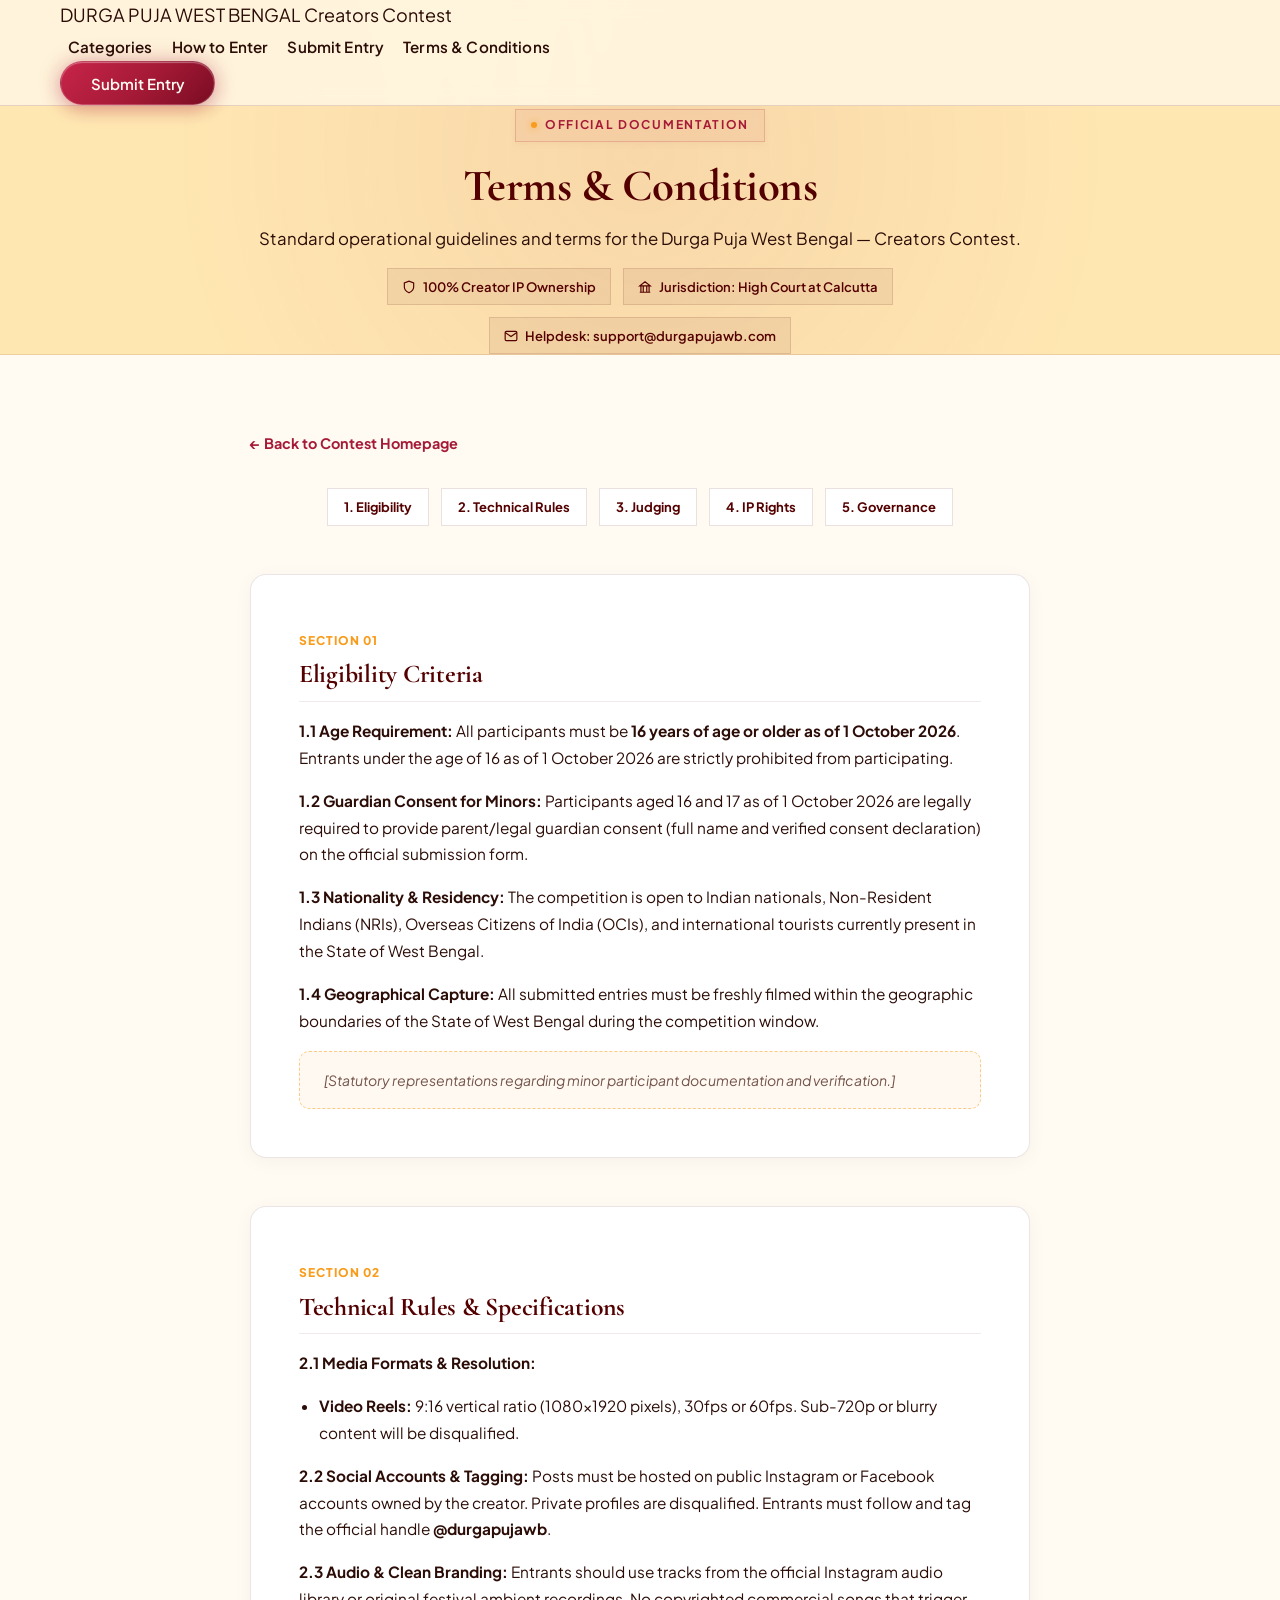
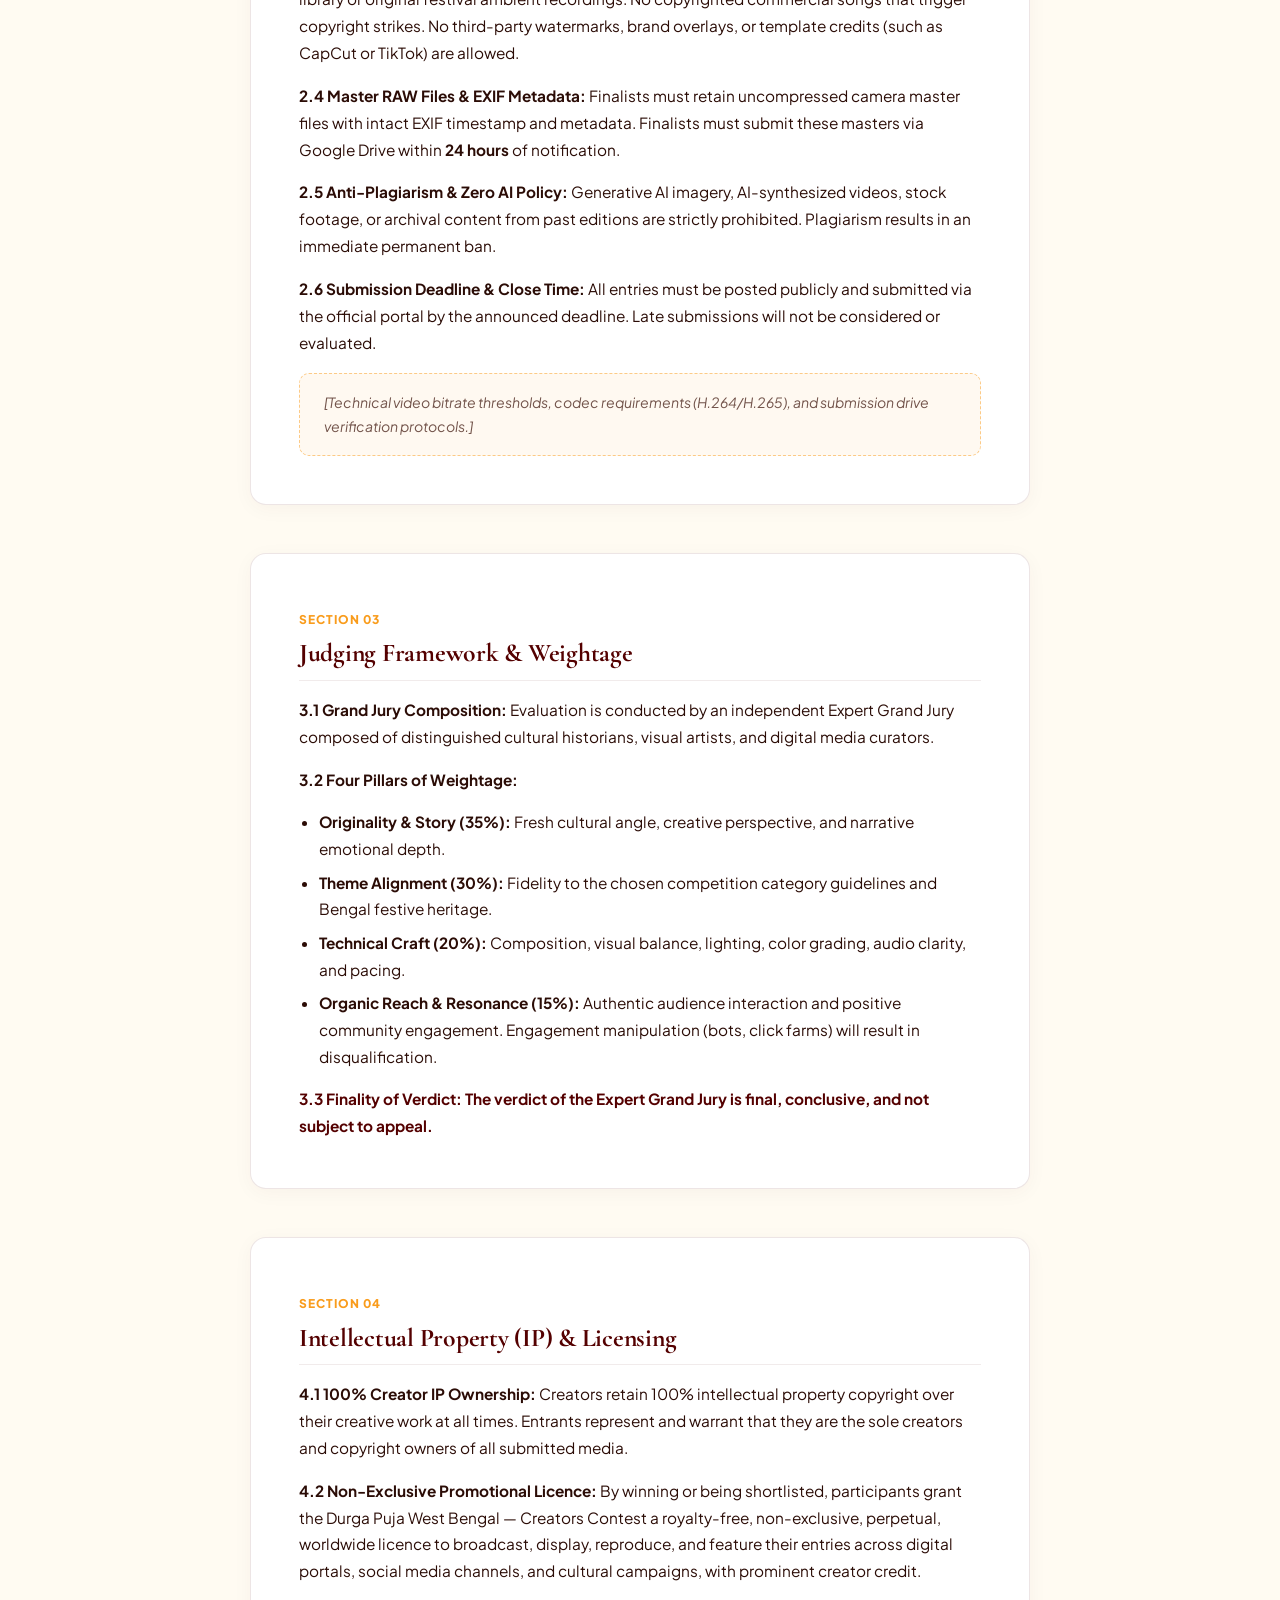
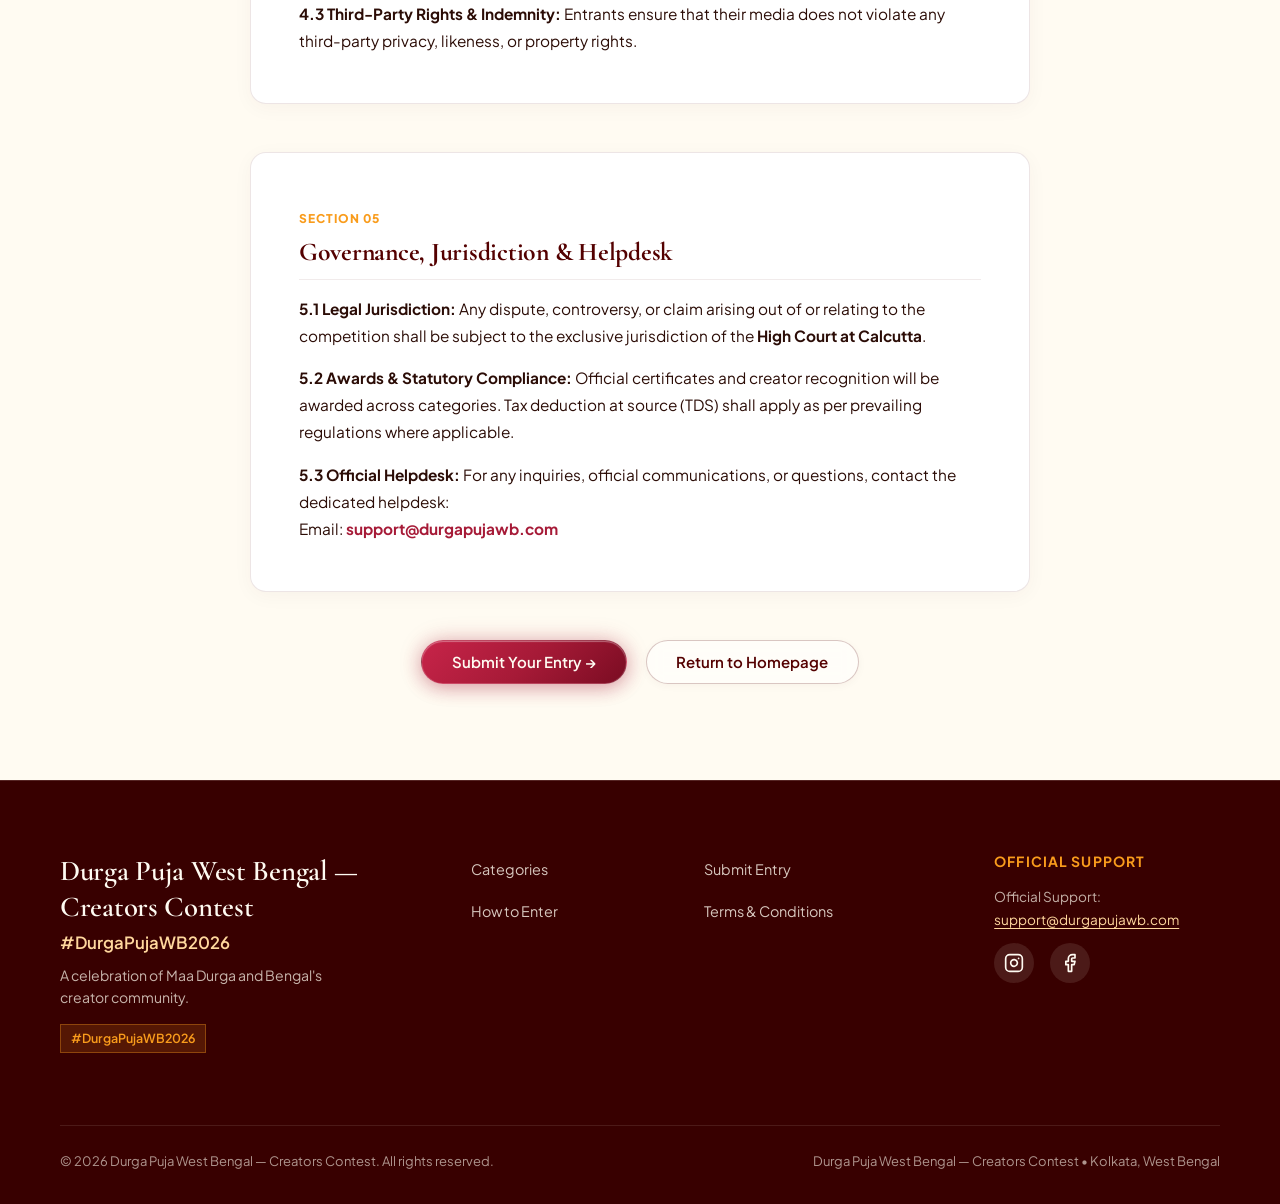
==== commit d7f934d0: "Update site to Durga Puja West Bengal — Creators Contest: 3 full-width categories, remove govt menti" ====
--- a/terms.html
+++ b/terms.html
@@ -3,7 +3,7 @@
 <head>
   <meta charset="UTF-8">
   <meta name="viewport" content="width=device-width, initial-scale=1.0">
-  <title>Terms &amp; Conditions | Durga Puja Content Creation Competition 2026</title>
+  <title>Terms &amp; Conditions | Durga Puja West Bengal — Creators Contest</title>
 
   <!-- Official Favicon -->
   <link rel="icon" type="image/png" sizes="64x64" href="favicon.png">
@@ -11,20 +11,20 @@
   <link rel="icon" type="image/png" href="assets/images/logo.png">
   <link rel="apple-touch-icon" href="assets/images/logo.png">
 
-  <meta name="description" content="Official Competition Terms, Conditions, IP Governance and Technical Guidelines for the Durga Puja Content Creation Competition 2026 presented by the Government of West Bengal.">
-  <meta name="keywords" content="Durga Puja 2026, Terms and Conditions, Competition Rules, IP Rights, High Court at Calcutta, Govt of West Bengal">
+  <meta name="description" content="Official Competition Terms, Conditions, IP Governance and Technical Guidelines for the Durga Puja West Bengal — Creators Contest.">
+  <meta name="keywords" content="Durga Puja 2026, Terms and Conditions, Competition Rules, IP Rights, High Court at Calcutta">
 
   <!-- Open Graph / Facebook -->
   <meta property="og:type" content="article">
-  <meta property="og:site_name" content="Durga Puja Content Creation Competition 2026">
-  <meta property="og:title" content="Terms &amp; Conditions — Durga Puja Content Creation Competition 2026">
-  <meta property="og:description" content="Official Competition Terms, Eligibility, Technical Rules, and IP Governance for the Durga Puja Content Creation Competition 2026 presented by the Government of West Bengal.">
+  <meta property="og:site_name" content="Durga Puja West Bengal — Creators Contest">
+  <meta property="og:title" content="Terms &amp; Conditions — Durga Puja West Bengal — Creators Contest">
+  <meta property="og:description" content="Official Competition Terms, Eligibility, Technical Rules, and IP Governance for the Durga Puja West Bengal — Creators Contest.">
   <meta property="og:image" content="assets/images/logo.png">
 
   <!-- Twitter Card -->
   <meta name="twitter:card" content="summary">
-  <meta name="twitter:title" content="Terms &amp; Conditions — Durga Puja Content Creation Competition 2026">
-  <meta name="twitter:description" content="Official Competition Terms, Eligibility, Technical Rules, and IP Governance for the Durga Puja Content Creation Competition 2026.">
+  <meta name="twitter:title" content="Terms &amp; Conditions — Durga Puja West Bengal — Creators Contest">
+  <meta name="twitter:description" content="Official Competition Terms, Eligibility, Technical Rules, and IP Governance for the Durga Puja West Bengal — Creators Contest.">
   <meta name="twitter:image" content="assets/images/logo.png">
 
   <meta name="theme-color" content="#540000">
@@ -164,31 +164,19 @@
 </head>
 <body>
 
-  <!-- Top Announcement Bar -->
-  <div class="announcement-bar" id="announcement-bar">
-    <div class="container announcement-inner">
-      <span class="announcement-text" id="announcement-bar-text">
-        Government of West Bengal presents the Durga Puja Content Creation Competition 2026 &bull; Window: 1&ndash;23 Oct 2026 &bull; &#8377;4,00,000 in Prizes (12 Winners)
-      </span>
-      <a href="index.html#submit" class="announcement-cta">Submit Entry &rarr;</a>
-    </div>
-  </div>
-
   <!-- Header -->
   <header class="site-header" id="site-header">
     <div class="container header-container">
       <a href="index.html" class="brand-link" aria-label="Return to Homepage">
-        <span class="brand-title">DURGA PUJA 2026</span>
-        <span class="brand-subtitle">Government of West Bengal</span>
+        <span class="brand-title">DURGA PUJA WEST BENGAL</span>
+        <span class="brand-subtitle">Creators Contest</span>
       </a>
 
       <nav class="nav-desktop">
-        <a href="index.html#about" class="nav-link">About</a>
-        <a href="index.html#categories" class="nav-link">4 Categories</a>
+        <a href="index.html#categories" class="nav-link">Categories</a>
         <a href="index.html#how-to-participate" class="nav-link">How to Enter</a>
-        <a href="index.html#prizes" class="nav-link">Prizes</a>
-        <a href="index.html#rules" class="nav-link">Guidelines</a>
-        <a href="index.html#faq" class="nav-link">FAQ</a>
+        <a href="index.html#submit" class="nav-link">Submit Entry</a>
+        <a href="terms.html" class="nav-link">Terms &amp; Conditions</a>
       </nav>
 
       <div class="header-actions">
@@ -202,10 +190,10 @@
     <div class="container" style="max-width: 860px;">
       <span class="eyebrow" style="color: var(--alta-crimson);">OFFICIAL DOCUMENTATION</span>
       <h1 style="font-family: var(--font-editorial); color: var(--oxblood-dark); font-size: clamp(2rem, 4vw, 2.8rem); margin-top: 0.35rem; line-height: 1.2;">
-        Official Terms &amp; Conditions
+        Terms &amp; Conditions
       </h1>
       <p style="color: var(--text-dark); font-size: 1.05rem; margin-top: var(--space-sm); line-height: 1.6;">
-        Standard operational codex and legal terms formulated by the Government of West Bengal.
+        Standard operational guidelines and terms for the Durga Puja West Bengal — Creators Contest.
       </p>
 
       <div class="terms-summary-pill-row">
@@ -229,7 +217,7 @@
   <main class="terms-page-body">
     <div class="container" style="max-width: 860px;">
       
-      <a href="index.html#rules" class="terms-nav-back">
+      <a href="index.html" class="terms-nav-back">
         &larr; Back to Contest Homepage
       </a>
 
@@ -257,10 +245,10 @@
             <strong>1.3 Nationality &amp; Residency:</strong> The competition is open to Indian nationals, Non-Resident Indians (NRIs), Overseas Citizens of India (OCIs), and international tourists currently present in the State of West Bengal.
           </p>
           <p>
-            <strong>1.4 Geographical Capture:</strong> All submitted entries must be freshly filmed or photographed within the geographic boundaries of the State of West Bengal during the competition window of <strong>1&ndash;23 October 2026</strong>.
+            <strong>1.4 Geographical Capture:</strong> All submitted entries must be freshly filmed within the geographic boundaries of the State of West Bengal during the competition window.
           </p>
           <div class="terms-placeholder-box">
-            [Placeholder: Additional statutory representations regarding minor participant documentation and institutional verification will be gazetted prior to the start date.]
+            [Statutory representations regarding minor participant documentation and verification.]
           </div>
         </div>
       </article>
@@ -274,8 +262,7 @@
             <strong>2.1 Media Formats &amp; Resolution:</strong>
           </p>
           <ul>
-            <li><strong>Video Reels:</strong> 9:16 vertical ratio (1080&times;1920 pixels), 30fps or 60fps, 30&ndash;60 seconds duration (Conch Blowing category: 20&ndash;60s single-take). Sub-720p or blurry content will be disqualified.</li>
-            <li><strong>Static Images:</strong> High-resolution single post in 3:4 vertical or 3:2 ratio.</li>
+            <li><strong>Video Reels:</strong> 9:16 vertical ratio (1080&times;1920 pixels), 30fps or 60fps. Sub-720p or blurry content will be disqualified.</li>
           </ul>
           <p>
             <strong>2.2 Social Accounts &amp; Tagging:</strong> Posts must be hosted on public Instagram or Facebook accounts owned by the creator. Private profiles are disqualified. Entrants must follow and tag the official handle <strong>&commat;durgapujawb</strong>.
@@ -284,18 +271,16 @@
             <strong>2.3 Audio &amp; Clean Branding:</strong> Entrants should use tracks from the official Instagram audio library or original festival ambient recordings. No copyrighted commercial songs that trigger copyright strikes. No third-party watermarks, brand overlays, or template credits (such as CapCut or TikTok) are allowed.
           </p>
           <p>
-            <strong>2.4 Master RAW Files &amp; EXIF Metadata:</strong> Finalists must retain uncompressed camera master files with intact EXIF timestamp and metadata. Finalists must submit these masters via Google Drive within <strong>24 hours</strong> of notification or forfeit their prize.
+            <strong>2.4 Master RAW Files &amp; EXIF Metadata:</strong> Finalists must retain uncompressed camera master files with intact EXIF timestamp and metadata. Finalists must submit these masters via Google Drive within <strong>24 hours</strong> of notification.
           </p>
           <p>
             <strong>2.5 Anti-Plagiarism &amp; Zero AI Policy:</strong> Generative AI imagery, AI-synthesized videos, stock footage, or archival content from past editions are strictly prohibited. Plagiarism results in an immediate permanent ban.
           </p>
           <p>
-            <strong>2.6 Submission Deadline &amp; Close Time:</strong> All entries must be posted publicly and submitted via the official portal by <strong>23 October 2026 at 11:59 PM IST</strong><span class="deadline-footnote-star">*</span>. Late submissions will not be considered or evaluated.
-            <br>
-            <small class="deadline-footnote" data-closetime-footnote>*Deadline subject to confirmation</small>
+            <strong>2.6 Submission Deadline &amp; Close Time:</strong> All entries must be posted publicly and submitted via the official portal by the announced deadline. Late submissions will not be considered or evaluated.
           </p>
           <div class="terms-placeholder-box">
-            [Placeholder: Detailed technical video bitrate thresholds, codec requirements (H.264/H.265), and submission drive verification protocols will be supplemented here.]
+            [Technical video bitrate thresholds, codec requirements (H.264/H.265), and submission drive verification protocols.]
           </div>
         </div>
       </article>
@@ -306,7 +291,7 @@
         <h2 class="terms-article-title">Judging Framework &amp; Weightage</h2>
         <div class="terms-article-text">
           <p>
-            <strong>3.1 Grand Jury Composition:</strong> Evaluation is conducted by an independent Government-Expert Grand Jury composed of distinguished cultural historians, visual artists, and digital media curators.
+            <strong>3.1 Grand Jury Composition:</strong> Evaluation is conducted by an independent Expert Grand Jury composed of distinguished cultural historians, visual artists, and digital media curators.
           </p>
           <p>
             <strong>3.2 Four Pillars of Weightage:</strong>
@@ -318,11 +303,8 @@
             <li><strong>Organic Reach &amp; Resonance (15%):</strong> Authentic audience interaction and positive community engagement. Engagement manipulation (bots, click farms) will result in disqualification.</li>
           </ul>
           <p style="font-weight: 700; color: var(--oxblood-dark);">
-            <strong>3.3 Finality of Verdict:</strong> The verdict of the Government-Expert Grand Jury is final, conclusive, and not subject to appeal.
-          </p>
-          <div class="terms-placeholder-box">
-            [Placeholder: The roster of Grand Jury members and tie-breaking adjudication algorithms will be announced prior to evaluation.]
-          </div>
+            <strong>3.3 Finality of Verdict:</strong> The verdict of the Expert Grand Jury is final, conclusive, and not subject to appeal.
+          </p>
         </div>
       </article>
 
@@ -335,14 +317,11 @@
             <strong>4.1 100% Creator IP Ownership:</strong> Creators retain 100% intellectual property copyright over their creative work at all times. Entrants represent and warrant that they are the sole creators and copyright owners of all submitted media.
           </p>
           <p>
-            <strong>4.2 Non-Exclusive Promotional Licence:</strong> By winning or being shortlisted, participants grant the Government of West Bengal a royalty-free, non-exclusive, perpetual, worldwide licence to broadcast, display, reproduce, and feature their entries across government portals, social media channels, exhibitions, and tourism campaigns, with prominent creator credit.
+            <strong>4.2 Non-Exclusive Promotional Licence:</strong> By winning or being shortlisted, participants grant the Durga Puja West Bengal — Creators Contest a royalty-free, non-exclusive, perpetual, worldwide licence to broadcast, display, reproduce, and feature their entries across digital portals, social media channels, and cultural campaigns, with prominent creator credit.
           </p>
           <p>
             <strong>4.3 Third-Party Rights &amp; Indemnity:</strong> Entrants ensure that their media does not violate any third-party privacy, likeness, or property rights.
           </p>
-          <div class="terms-placeholder-box">
-            [Placeholder: Detailed indemnification clauses, moral rights preservation clauses, and commercial sublicensing exclusions will be incorporated here.]
-          </div>
         </div>
       </article>
 
@@ -355,16 +334,13 @@
             <strong>5.1 Legal Jurisdiction:</strong> Any dispute, controversy, or claim arising out of or relating to the competition shall be subject to the exclusive jurisdiction of the <strong>High Court at Calcutta</strong>.
           </p>
           <p>
-            <strong>5.2 Prize Disbursement &amp; Statutory Compliance:</strong> Total prize purse of <strong>&#8377;4,00,000</strong> across 12 winners (1st: &#8377;50,000, 2nd: &#8377;30,000, 3rd: &#8377;20,000 per category). Prizes will be disbursed electronically upon completion of KYC. Tax deduction at source (TDS) shall apply as per prevailing Government of India regulations.
-          </p>
-          <p>
-            <strong>5.3 Official Helpdesk:</strong> For any inquiries, official communications, or disputes, contact the dedicated helpdesk:
+            <strong>5.2 Awards &amp; Statutory Compliance:</strong> Official certificates and creator recognition will be awarded across categories. Tax deduction at source (TDS) shall apply as per prevailing regulations where applicable.
+          </p>
+          <p>
+            <strong>5.3 Official Helpdesk:</strong> For any inquiries, official communications, or questions, contact the dedicated helpdesk:
             <br>
             Email: <a href="mailto:support@durgapujawb.com" style="color: var(--alta-crimson); font-weight: 700;">support@durgapujawb.com</a>
           </p>
-          <div class="terms-placeholder-box">
-            [Placeholder: Force majeure clauses, state administrative review procedures, and statutory notification timelines will be finalized in the final legal gazette.]
-          </div>
         </div>
       </article>
 
@@ -386,10 +362,10 @@
     <div class="container">
       <div class="footer-top">
         <div class="footer-brand">
-          <h3 data-config="contest.officialName">DURGA PUJA 2026</h3>
-          <p class="footer-tagline">#DurgaPujaWB2026 &nbsp;|&nbsp; Subho Sharodiya</p>
+          <h3 data-config="contest.officialName">Durga Puja West Bengal — Creators Contest</h3>
+          <p class="footer-tagline">#DurgaPujaWB2026</p>
           <p class="footer-desc">
-            An initiative by the Government of West Bengal.
+            A celebration of Maa Durga and Bengal's creator community.
           </p>
           <div class="footer-hashtags" data-hashtags-container>
             <span class="hashtag-chip">#DurgaPujaWB2026</span>
@@ -397,14 +373,12 @@
         </div>
         <div class="footer-nav">
           <ul class="footer-nav-list">
-            <li><a href="index.html#about" class="footer-nav-link">About Initiative</a></li>
-            <li><a href="index.html#categories" class="footer-nav-link">4 Categories</a></li>
+            <li><a href="index.html#categories" class="footer-nav-link">Categories</a></li>
             <li><a href="index.html#how-to-participate" class="footer-nav-link">How to Enter</a></li>
           </ul>
           <ul class="footer-nav-list">
             <li><a href="index.html#submit" class="footer-nav-link">Submit Entry</a></li>
             <li><a href="terms.html" class="footer-nav-link">Terms &amp; Conditions</a></li>
-            <li><a href="index.html#prizes" class="footer-nav-link">Prize Pool &#8377;4,00,000</a></li>
           </ul>
         </div>
         <div class="footer-social">
@@ -412,17 +386,25 @@
           <p class="footer-contact">
             Official Support: <a href="mailto:support@durgapujawb.com" data-config="contest.helpdesk">support&commat;durgapujawb.com</a>
           </p>
-          <p class="footer-jurisdiction" style="font-size: 0.82rem; color: rgba(255,249,237,0.7); line-height: 1.5; margin-bottom: var(--space-xs);">
-            Jurisdiction: <span data-config="contest.jurisdiction">High Court at Calcutta</span>
-          </p>
-          <p class="footer-window" style="font-size: 0.82rem; color: rgba(255,249,237,0.7); line-height: 1.5; margin-bottom: var(--space-md);">
-            Contest window: <span data-config="contest.windowLabel">1&ndash;23 Oct 2026</span>
-          </p>
+          <div class="social-links-row">
+            <a href="https://instagram.com/durgapujawb" target="_blank" rel="noopener noreferrer" class="social-btn" aria-label="@durgapujawb">
+              <svg width="20" height="20" viewBox="0 0 24 24" fill="none" stroke="currentColor" stroke-width="2" stroke-linecap="round" stroke-linejoin="round">
+                <rect x="2" y="2" width="20" height="20" rx="5" ry="5"/>
+                <path d="M16 11.37A4 4 0 1 1 12.63 8 4 4 0 0 1 16 11.37z"/>
+                <line x1="17.5" y1="6.5" x2="17.51" y2="6.5"/>
+              </svg>
+            </a>
+            <a href="https://facebook.com" target="_blank" rel="noopener noreferrer" class="social-btn" aria-label="Facebook">
+              <svg width="20" height="20" viewBox="0 0 24 24" fill="none" stroke="currentColor" stroke-width="2" stroke-linecap="round" stroke-linejoin="round">
+                <path d="M18 2h-3a5 5 0 0 0-5 5v3H7v4h3v8h4v-8h3l1-4h-4V7a1 1 0 0 1 1-1h3z"/>
+              </svg>
+            </a>
+          </div>
         </div>
       </div>
       <div class="footer-bottom">
-        <div>&copy; 2026 Government of West Bengal. All rights reserved.</div>
-        <div>Durga Puja Content Creation Competition 2026 &bull; Kolkata, West Bengal</div>
+        <div>&copy; 2026 Durga Puja West Bengal — Creators Contest. All rights reserved.</div>
+        <div>Durga Puja West Bengal — Creators Contest &bull; Kolkata, West Bengal</div>
       </div>
     </div>
   </footer>
--- a/css/design-tokens.css
+++ b/css/design-tokens.css
@@ -1,5 +1,5 @@
 /* ==========================================================================
-   DURGA PUJA CONTENT CREATION COMPETITION 2026 - DESIGN SYSTEM & TOKENS
+   DURGA PUJA WEST BENGAL — CREATORS CONTEST - DESIGN SYSTEM & TOKENS
    Campaign: 10 Hands. 10 Powers. One Bengal. (Category 1 Theme)
    ========================================================================== */
 
--- a/css/styles.css
+++ b/css/styles.css
@@ -1,6 +1,6 @@
 /* ==========================================================================
-   DURGA PUJA CONTENT CREATION COMPETITION 2026 - MAIN STYLESHEET
-   Government of West Bengal
+   DURGA PUJA WEST BENGAL — CREATORS CONTEST - MAIN STYLESHEET
+   Durga Puja West Bengal
    ========================================================================== */
 
 @import url('design-tokens.css');
@@ -1524,11 +1524,12 @@
 
 .challenges-grid {
   display: grid;
-  grid-template-columns: repeat(4, minmax(0, 1fr));
-  gap: var(--space-md);
-}
-
-@media (max-width: 1200px) {
+  grid-template-columns: repeat(3, minmax(0, 1fr));
+  gap: var(--space-xl);
+  width: 100%;
+}
+
+@media (max-width: 992px) {
   .challenges-grid {
     grid-template-columns: repeat(2, 1fr);
     gap: var(--space-lg);
